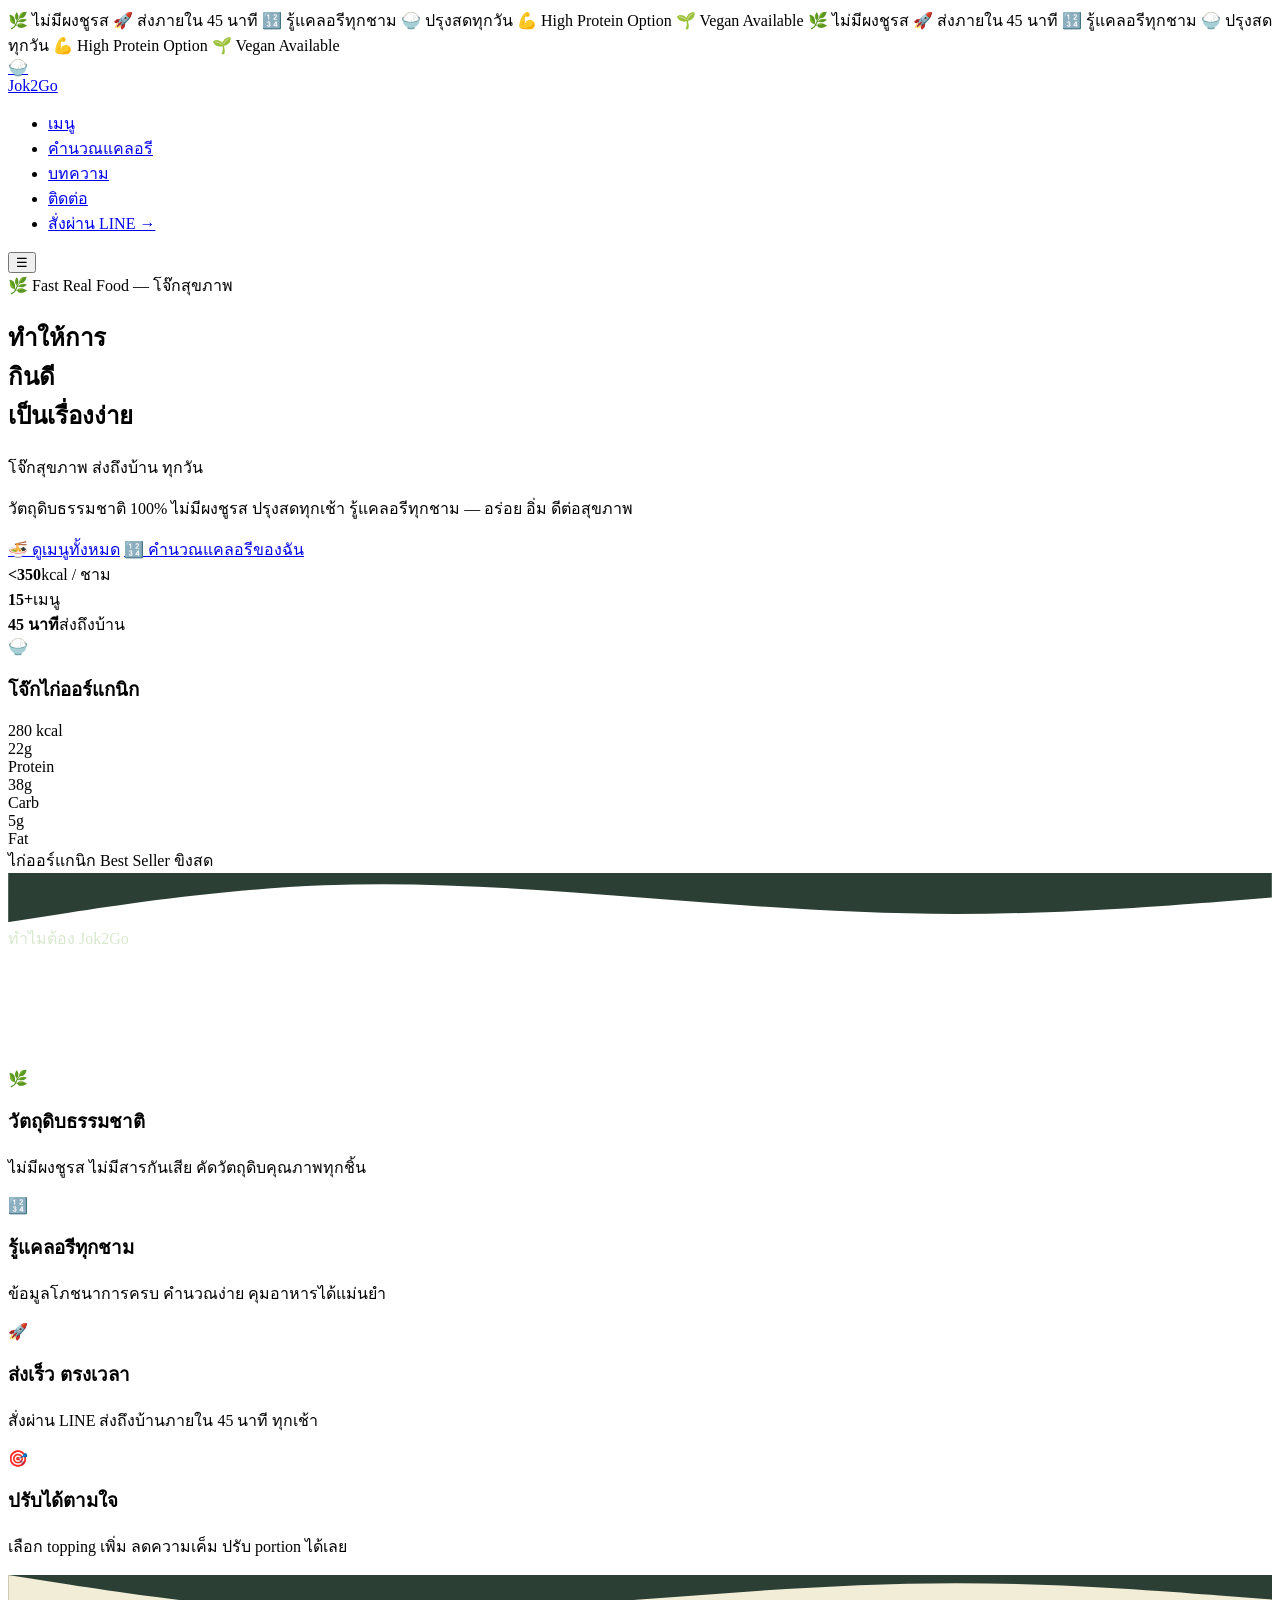
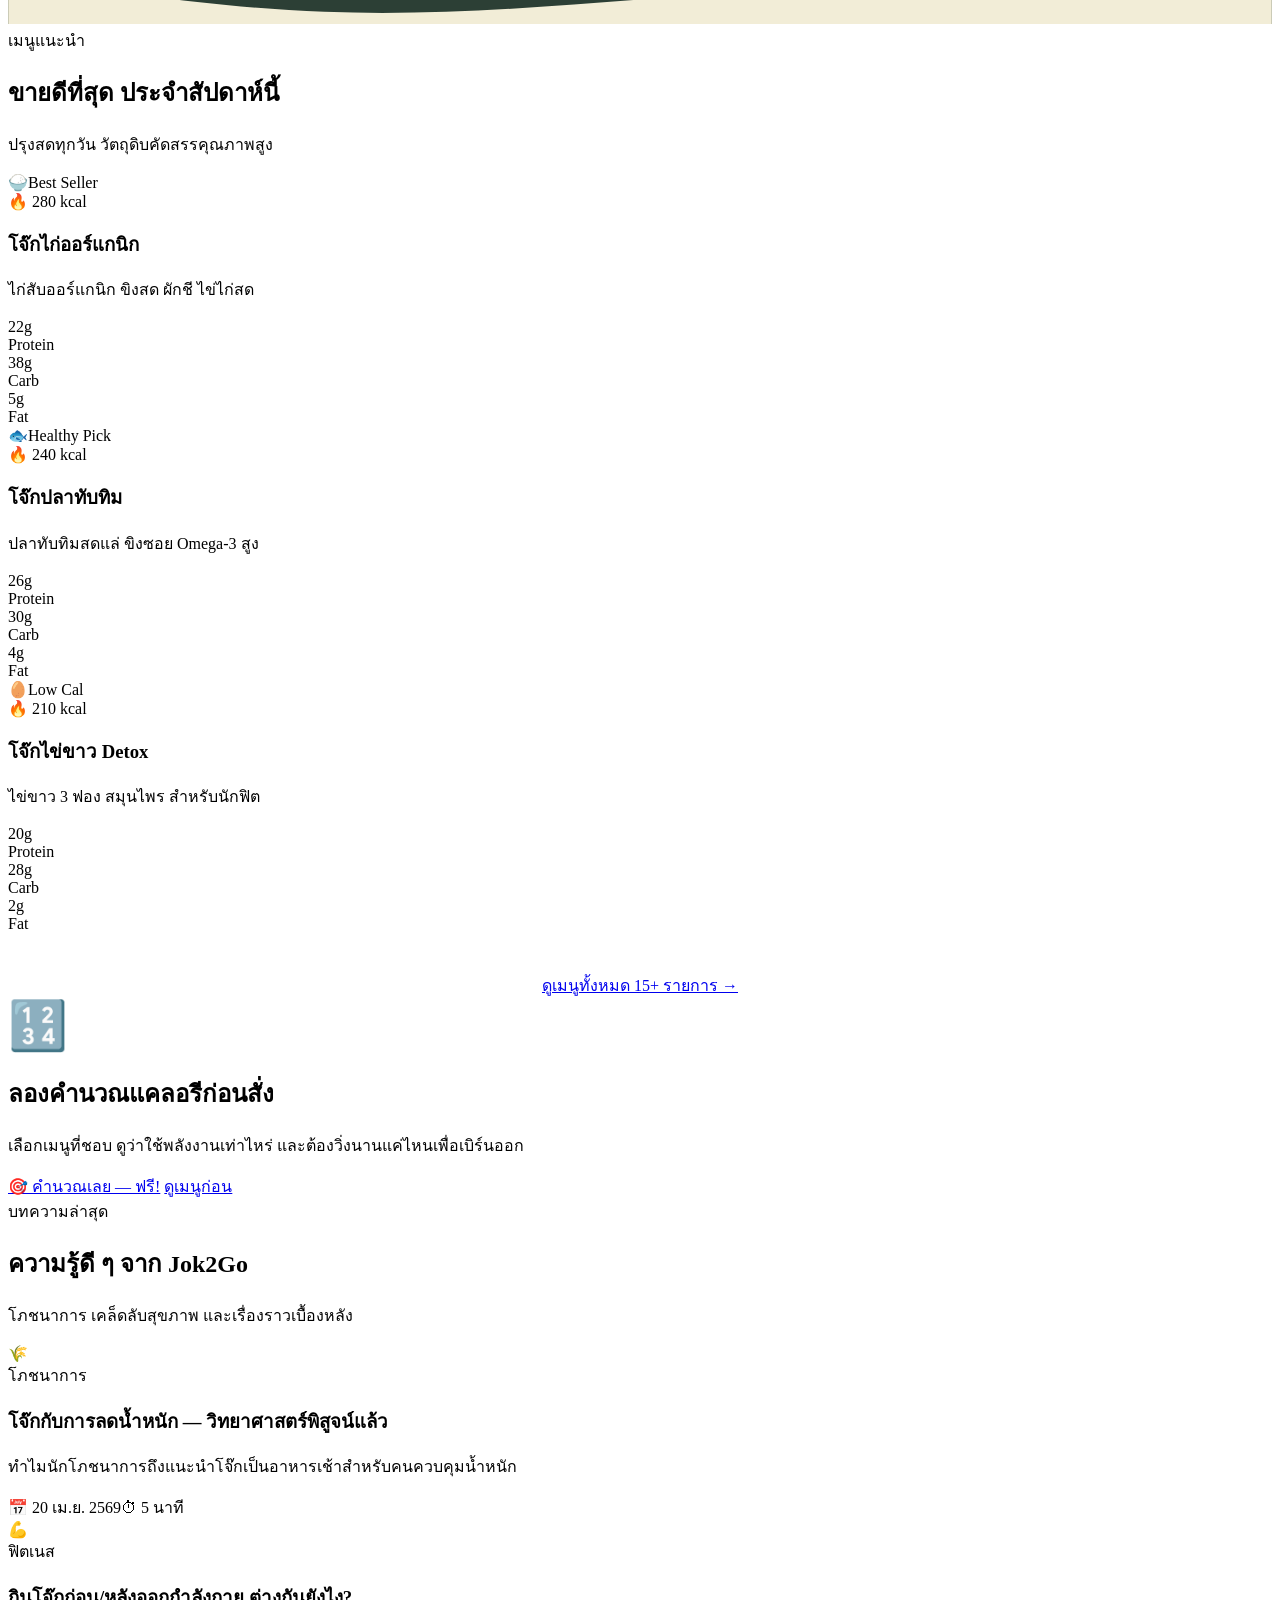
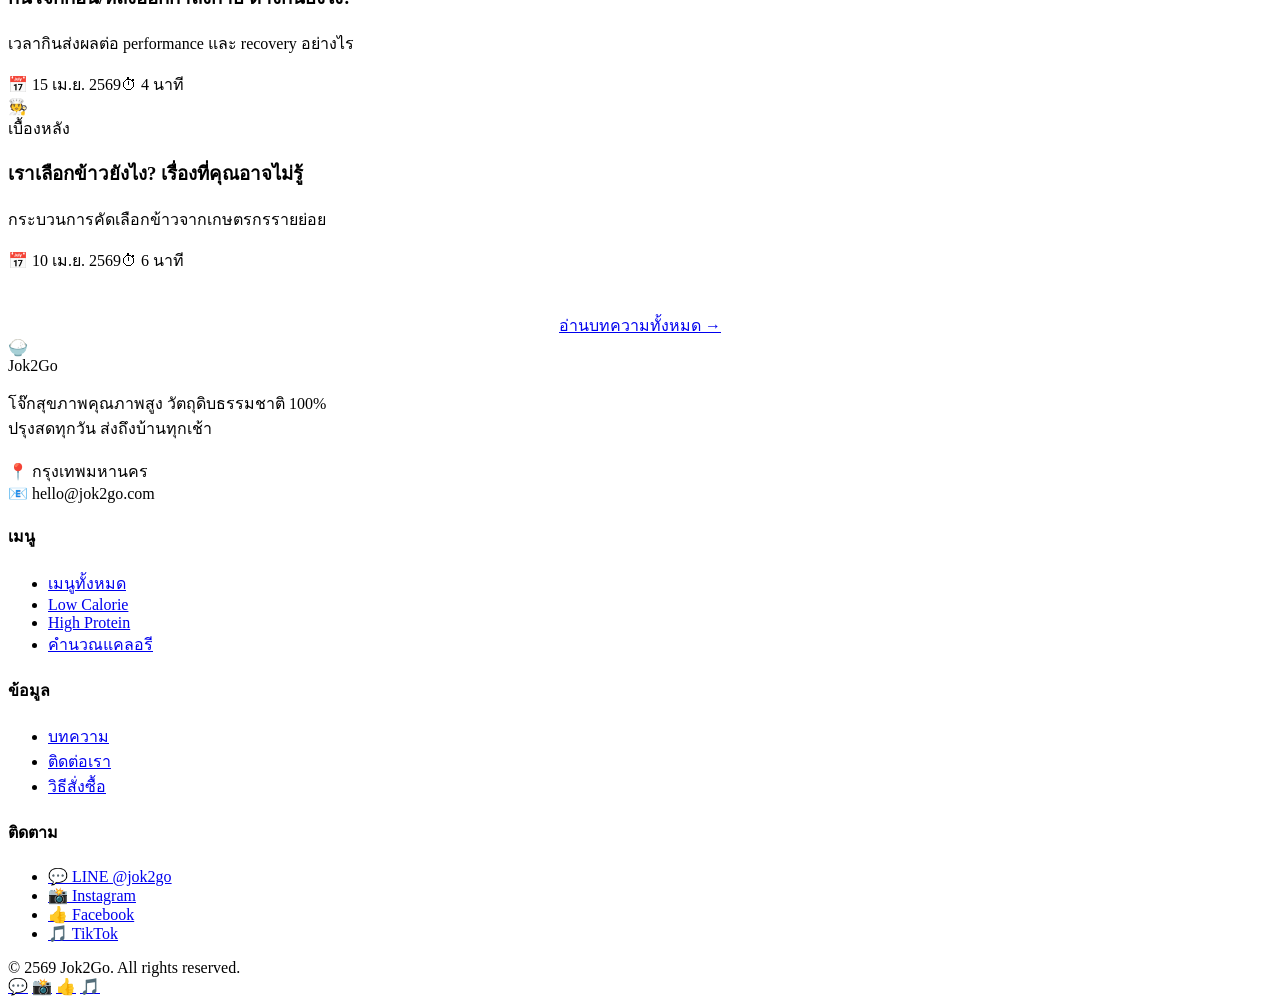
==== index.html @ 0a9d6a7d "Add files via upload" ====
<!DOCTYPE html>
<html lang="th">
<head>
  <meta charset="UTF-8">
  <meta name="viewport" content="width=device-width, initial-scale=1.0">
  <title>Jok2Go — โจ๊กสุขภาพ ส่งถึงบ้าน</title>
  <meta name="description" content="โจ๊กสุขภาพ วัตถุดิบธรรมชาติ 100% ส่งถึงบ้านทุกวัน">
  <link rel="stylesheet" href="css/style.css">
</head>
<body>

<!-- TICKER -->
<div class="ticker-wrap">
  <div class="ticker-track">
    <span class="ticker-item">🌿 ไม่มีผงชูรส</span>
    <span class="ticker-item">🚀 ส่งภายใน 45 นาที</span>
    <span class="ticker-item">🔢 รู้แคลอรีทุกชาม</span>
    <span class="ticker-item">🍚 ปรุงสดทุกวัน</span>
    <span class="ticker-item">💪 High Protein Option</span>
    <span class="ticker-item">🌱 Vegan Available</span>
    <span class="ticker-item">🌿 ไม่มีผงชูรส</span>
    <span class="ticker-item">🚀 ส่งภายใน 45 นาที</span>
    <span class="ticker-item">🔢 รู้แคลอรีทุกชาม</span>
    <span class="ticker-item">🍚 ปรุงสดทุกวัน</span>
    <span class="ticker-item">💪 High Protein Option</span>
    <span class="ticker-item">🌱 Vegan Available</span>
  </div>
</div>

<!-- NAVBAR -->
<nav class="navbar">
  <div class="navbar-inner">
    <a href="index.html" class="navbar-brand">
      <div class="brand-bowl">🍚</div>
      Jok<span class="brand-2">2</span>Go
    </a>
    <ul class="nav-links">
      <li><a href="menu.html">เมนู</a></li>
      <li><a href="calories.html">คำนวณแคลอรี</a></li>
      <li><a href="blog.html">บทความ</a></li>
      <li><a href="contact.html">ติดต่อ</a></li>
      <li><a href="contact.html" class="nav-cta">สั่งผ่าน LINE →</a></li>
    </ul>
    <button class="nav-toggle">☰</button>
  </div>
</nav>

<!-- HERO -->
<section class="hero">
  <div class="hero-inner">
    <div>
      <div class="hero-eyebrow">🌿 <span>Fast Real Food</span> — โจ๊กสุขภาพ</div>
      <h1>ทำให้การ<br><span class="accent">กินดี</span><br>เป็นเรื่องง่าย</h1>
      <p class="hero-sub">โจ๊กสุขภาพ ส่งถึงบ้าน ทุกวัน</p>
      <p class="hero-desc">วัตถุดิบธรรมชาติ 100% ไม่มีผงชูรส ปรุงสดทุกเช้า รู้แคลอรีทุกชาม — อร่อย อิ่ม ดีต่อสุขภาพ</p>
      <div class="hero-btns">
        <a href="menu.html" class="btn btn-primary">🍜 ดูเมนูทั้งหมด</a>
        <a href="calories.html" class="btn btn-orange">🔢 คำนวณแคลอรีของฉัน</a>
      </div>
      <div class="hero-proof">
        <div class="hero-proof-item"><strong>&lt;350</strong><span>kcal / ชาม</span></div>
        <div class="hero-proof-item"><strong>15+</strong><span>เมนู</span></div>
        <div class="hero-proof-item"><strong>45 นาที</strong><span>ส่งถึงบ้าน</span></div>
      </div>
    </div>
    <div class="hero-visual">
      <div class="hero-card-stack">
        <div class="hero-card-bg"></div>
        <div class="hero-card-main">
          <span class="bowl-emoji">🍚</span>
          <h3>โจ๊กไก่ออร์แกนิก</h3>
          <div class="kcal-big">280 kcal</div>
          <div class="macro-row">
            <div class="macro-cell"><div class="mv">22g</div><div class="ml">Protein</div></div>
            <div class="macro-cell"><div class="mv">38g</div><div class="ml">Carb</div></div>
            <div class="macro-cell"><div class="mv">5g</div><div class="ml">Fat</div></div>
          </div>
          <div class="hero-tags">
            <span class="tag">ไก่ออร์แกนิก</span>
            <span class="tag tag-orange">Best Seller</span>
            <span class="tag">ขิงสด</span>
          </div>
        </div>
      </div>
    </div>
  </div>
</section>

<!-- WAVE -->
<svg class="wave-divider" viewBox="0 0 1440 56" fill="none" xmlns="http://www.w3.org/2000/svg">
  <path d="M0 56L60 46.7C120 37.3 240 18.7 360 14C480 9.3 600 18.7 720 28C840 37.3 960 46.7 1080 46.7C1200 46.7 1320 37.3 1380 32.7L1440 28V0H1380C1320 0 1200 0 1080 0C960 0 840 0 720 0C600 0 480 0 360 0C240 0 120 0 60 0H0V56Z" fill="#2C3F35"/>
</svg>

<!-- WHY -->
<section class="why-section">
  <div class="container">
    <div class="sec-head">
      <div class="sec-tag" style="color:rgba(200,222,184,0.7)">ทำไมต้อง Jok2Go</div>
      <h2 style="color:white">โจ๊กไม่ใช่แค่อาหารเช้า<br>มันคือ lifestyle</h2>
    </div>
    <div class="why-grid">
      <div class="why-card anim"><div class="why-icon">🌿</div><h3>วัตถุดิบธรรมชาติ</h3><p>ไม่มีผงชูรส ไม่มีสารกันเสีย คัดวัตถุดิบคุณภาพทุกชิ้น</p></div>
      <div class="why-card anim"><div class="why-icon">🔢</div><h3>รู้แคลอรีทุกชาม</h3><p>ข้อมูลโภชนาการครบ คำนวณง่าย คุมอาหารได้แม่นยำ</p></div>
      <div class="why-card anim"><div class="why-icon">🚀</div><h3>ส่งเร็ว ตรงเวลา</h3><p>สั่งผ่าน LINE ส่งถึงบ้านภายใน 45 นาที ทุกเช้า</p></div>
      <div class="why-card anim"><div class="why-icon">🎯</div><h3>ปรับได้ตามใจ</h3><p>เลือก topping เพิ่ม ลดความเค็ม ปรับ portion ได้เลย</p></div>
    </div>
  </div>
</section>

<!-- WAVE bottom of dark section -->
<svg class="wave-divider" viewBox="0 0 1440 56" fill="none" xmlns="http://www.w3.org/2000/svg" style="background:#2C3F35">
  <path d="M0 0L60 9.3C120 18.7 240 37.3 360 42C480 46.7 600 37.3 720 28C840 18.7 960 9.3 1080 9.3C1200 9.3 1320 18.7 1380 23.3L1440 28V56H1380C1320 56 1200 56 1080 56C960 56 840 56 720 56C600 56 480 56 360 56C240 56 120 56 60 56H0V0Z" fill="#F2EDD7"/>
</svg>

<!-- FEATURED MENU -->
<section class="section menu-section">
  <div class="container">
    <div class="sec-head">
      <div class="sec-tag">เมนูแนะนำ</div>
      <h2>ขายดีที่สุด ประจำสัปดาห์นี้</h2>
      <p>ปรุงสดทุกวัน วัตถุดิบคัดสรรคุณภาพสูง</p>
    </div>
    <div class="menu-grid">
      <div class="menu-card anim">
        <div class="menu-card-img">🍚<span class="menu-badge orange">Best Seller</span></div>
        <div class="menu-card-body">
          <div class="kcal-pill">🔥 280 kcal</div>
          <h3>โจ๊กไก่ออร์แกนิก</h3>
          <p class="desc">ไก่สับออร์แกนิก ขิงสด ผักชี ไข่ไก่สด</p>
          <div class="macro-strip">
            <div class="ms-cell"><div class="ms-val">22g</div><div class="ms-lbl">Protein</div></div>
            <div class="ms-cell"><div class="ms-val">38g</div><div class="ms-lbl">Carb</div></div>
            <div class="ms-cell"><div class="ms-val">5g</div><div class="ms-lbl">Fat</div></div>
          </div>
        </div>
      </div>
      <div class="menu-card anim">
        <div class="menu-card-img">🐟<span class="menu-badge">Healthy Pick</span></div>
        <div class="menu-card-body">
          <div class="kcal-pill">🔥 240 kcal</div>
          <h3>โจ๊กปลาทับทิม</h3>
          <p class="desc">ปลาทับทิมสดแล่ ขิงซอย Omega-3 สูง</p>
          <div class="macro-strip">
            <div class="ms-cell"><div class="ms-val">26g</div><div class="ms-lbl">Protein</div></div>
            <div class="ms-cell"><div class="ms-val">30g</div><div class="ms-lbl">Carb</div></div>
            <div class="ms-cell"><div class="ms-val">4g</div><div class="ms-lbl">Fat</div></div>
          </div>
        </div>
      </div>
      <div class="menu-card anim">
        <div class="menu-card-img">🥚<span class="menu-badge">Low Cal</span></div>
        <div class="menu-card-body">
          <div class="kcal-pill">🔥 210 kcal</div>
          <h3>โจ๊กไข่ขาว Detox</h3>
          <p class="desc">ไข่ขาว 3 ฟอง สมุนไพร สำหรับนักฟิต</p>
          <div class="macro-strip">
            <div class="ms-cell"><div class="ms-val">20g</div><div class="ms-lbl">Protein</div></div>
            <div class="ms-cell"><div class="ms-val">28g</div><div class="ms-lbl">Carb</div></div>
            <div class="ms-cell"><div class="ms-val">2g</div><div class="ms-lbl">Fat</div></div>
          </div>
        </div>
      </div>
    </div>
    <div style="text-align:center;margin-top:40px">
      <a href="menu.html" class="btn btn-primary">ดูเมนูทั้งหมด 15+ รายการ →</a>
    </div>
  </div>
</section>

<!-- CALORIE CTA STRIP -->
<div class="cta-strip">
  <div class="container">
    <div style="font-size:3rem;margin-bottom:14px">🔢</div>
    <h2>ลองคำนวณแคลอรีก่อนสั่ง</h2>
    <p>เลือกเมนูที่ชอบ ดูว่าใช้พลังงานเท่าไหร่ และต้องวิ่งนานแค่ไหนเพื่อเบิร์นออก</p>
    <div class="cta-btns">
      <a href="calories.html" class="btn btn-orange">🎯 คำนวณเลย — ฟรี!</a>
      <a href="menu.html" class="btn btn-outline-white">ดูเมนูก่อน</a>
    </div>
  </div>
</div>

<!-- LATEST BLOG -->
<section class="section blog-section">
  <div class="container">
    <div class="sec-head">
      <div class="sec-tag">บทความล่าสุด</div>
      <h2>ความรู้ดี ๆ จาก Jok2Go</h2>
      <p>โภชนาการ เคล็ดลับสุขภาพ และเรื่องราวเบื้องหลัง</p>
    </div>
    <div class="blog-grid">
      <div class="blog-card anim">
        <div class="blog-img">🌾</div>
        <div class="blog-body">
          <span class="blog-tag">โภชนาการ</span>
          <h3>โจ๊กกับการลดน้ำหนัก — วิทยาศาสตร์พิสูจน์แล้ว</h3>
          <p>ทำไมนักโภชนาการถึงแนะนำโจ๊กเป็นอาหารเช้าสำหรับคนควบคุมน้ำหนัก</p>
          <div class="blog-meta"><span>📅 20 เม.ย. 2569</span><span>⏱ 5 นาที</span></div>
        </div>
      </div>
      <div class="blog-card anim">
        <div class="blog-img">💪</div>
        <div class="blog-body">
          <span class="blog-tag">ฟิตเนส</span>
          <h3>กินโจ๊กก่อน/หลังออกกำลังกาย ต่างกันยังไง?</h3>
          <p>เวลากินส่งผลต่อ performance และ recovery อย่างไร</p>
          <div class="blog-meta"><span>📅 15 เม.ย. 2569</span><span>⏱ 4 นาที</span></div>
        </div>
      </div>
      <div class="blog-card anim">
        <div class="blog-img">🧑‍🍳</div>
        <div class="blog-body">
          <span class="blog-tag">เบื้องหลัง</span>
          <h3>เราเลือกข้าวยังไง? เรื่องที่คุณอาจไม่รู้</h3>
          <p>กระบวนการคัดเลือกข้าวจากเกษตรกรรายย่อย</p>
          <div class="blog-meta"><span>📅 10 เม.ย. 2569</span><span>⏱ 6 นาที</span></div>
        </div>
      </div>
    </div>
    <div style="text-align:center;margin-top:40px">
      <a href="blog.html" class="btn btn-outline">อ่านบทความทั้งหมด →</a>
    </div>
  </div>
</section>

<!-- FOOTER -->
<footer>
  <div class="footer-grid">
    <div>
      <div class="footer-brand-name"><div class="brand-bowl">🍚</div>Jok<span class="orange">2</span>Go</div>
      <p>โจ๊กสุขภาพคุณภาพสูง วัตถุดิบธรรมชาติ 100%<br>ปรุงสดทุกวัน ส่งถึงบ้านทุกเช้า<br><br>📍 กรุงเทพมหานคร<br>📧 hello@jok2go.com</p>
    </div>
    <div><h4>เมนู</h4><ul>
      <li><a href="menu.html">เมนูทั้งหมด</a></li>
      <li><a href="menu.html">Low Calorie</a></li>
      <li><a href="menu.html">High Protein</a></li>
      <li><a href="calories.html">คำนวณแคลอรี</a></li>
    </ul></div>
    <div><h4>ข้อมูล</h4><ul>
      <li><a href="blog.html">บทความ</a></li>
      <li><a href="contact.html">ติดต่อเรา</a></li>
      <li><a href="contact.html">วิธีสั่งซื้อ</a></li>
    </ul></div>
    <div><h4>ติดตาม</h4><ul>
      <li><a href="#">💬 LINE @jok2go</a></li>
      <li><a href="#">📸 Instagram</a></li>
      <li><a href="#">👍 Facebook</a></li>
      <li><a href="#">🎵 TikTok</a></li>
    </ul></div>
  </div>
  <div class="footer-bottom">
    <span>© 2569 Jok2Go. All rights reserved.</span>
    <div class="socials">
      <a href="#" class="social-btn">💬</a>
      <a href="#" class="social-btn">📸</a>
      <a href="#" class="social-btn">👍</a>
      <a href="#" class="social-btn">🎵</a>
    </div>
  </div>
</footer>

<script>
// Scroll animations
const obs = new IntersectionObserver(entries => {
  entries.forEach((e,i) => {
    if (e.isIntersecting) {
      setTimeout(() => e.target.classList.add('visible'), i * 80);
      obs.unobserve(e.target);
    }
  });
}, { threshold: 0.1 });
document.querySelectorAll('.anim').forEach(el => obs.observe(el));

// Nav active
document.querySelectorAll('.nav-links a').forEach(a => {
  if (a.href === location.href) a.classList.add('active');
});
</script>
</body>
</html>
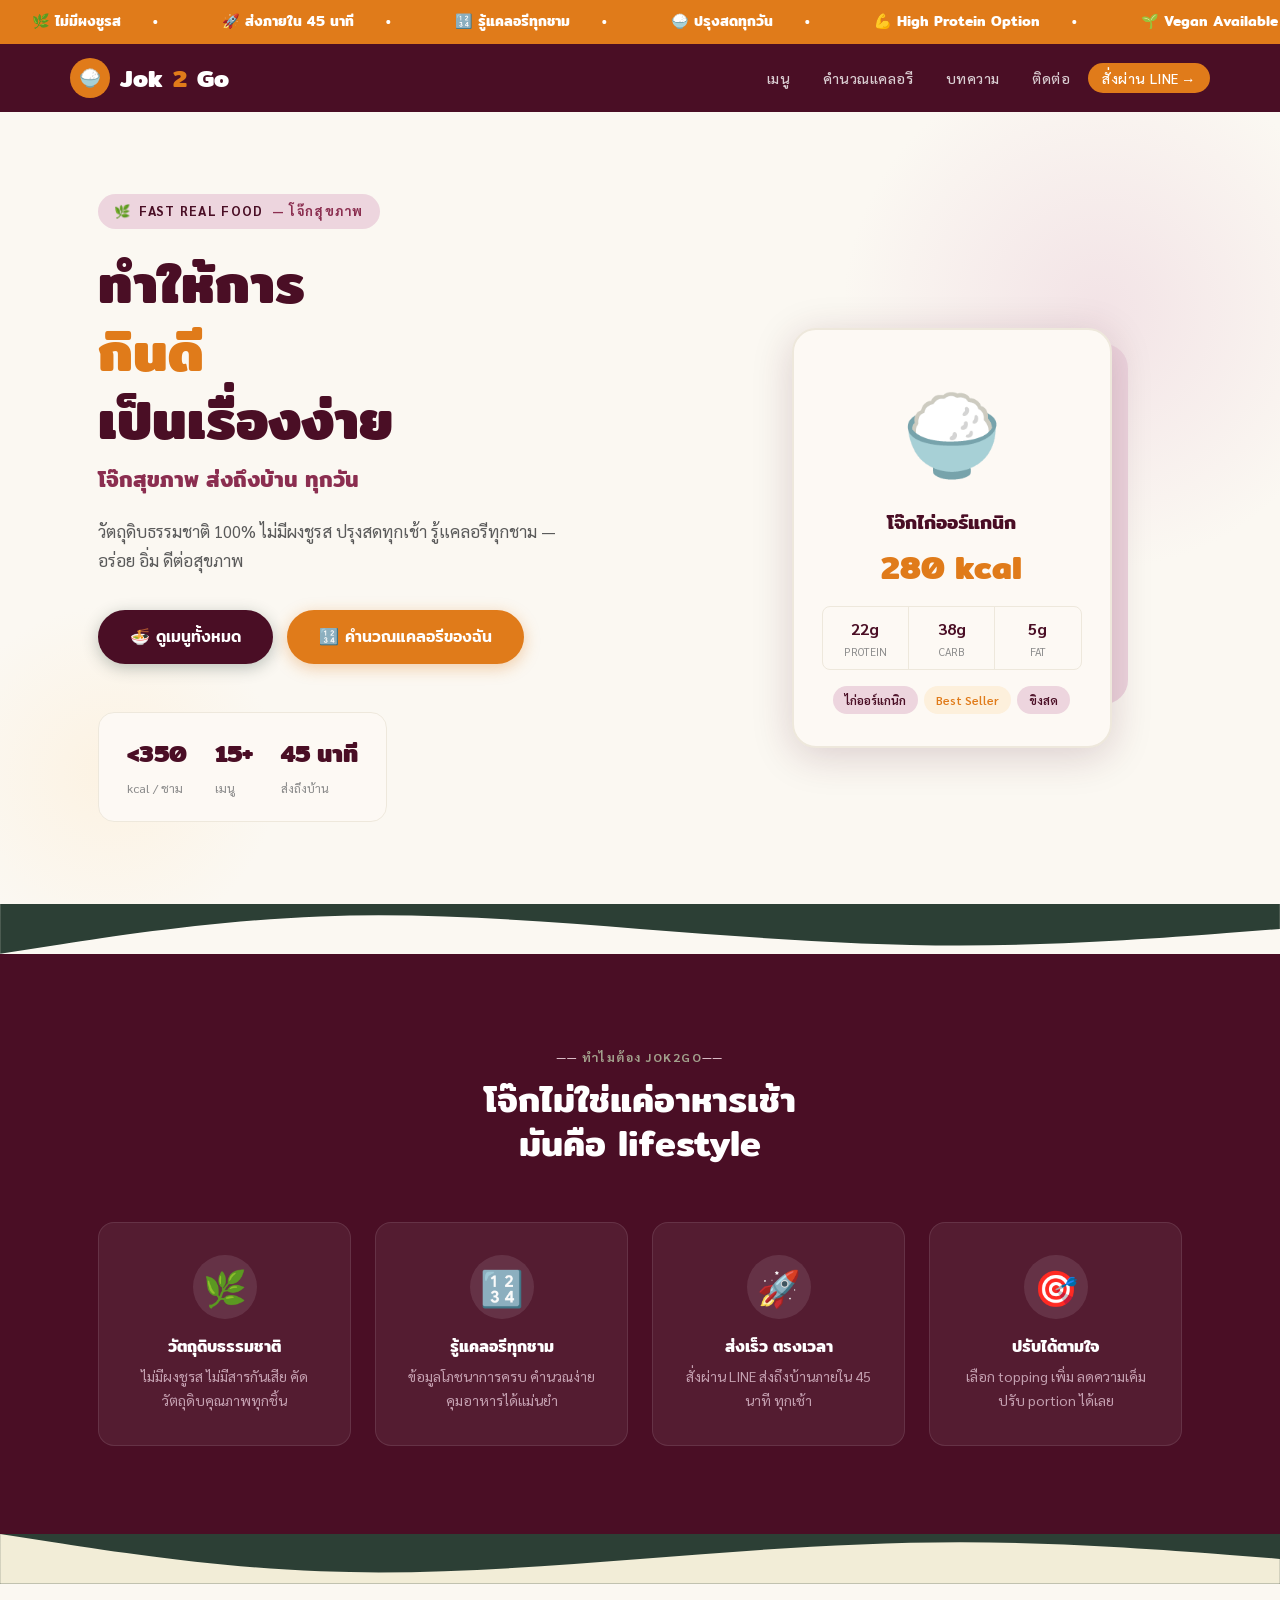
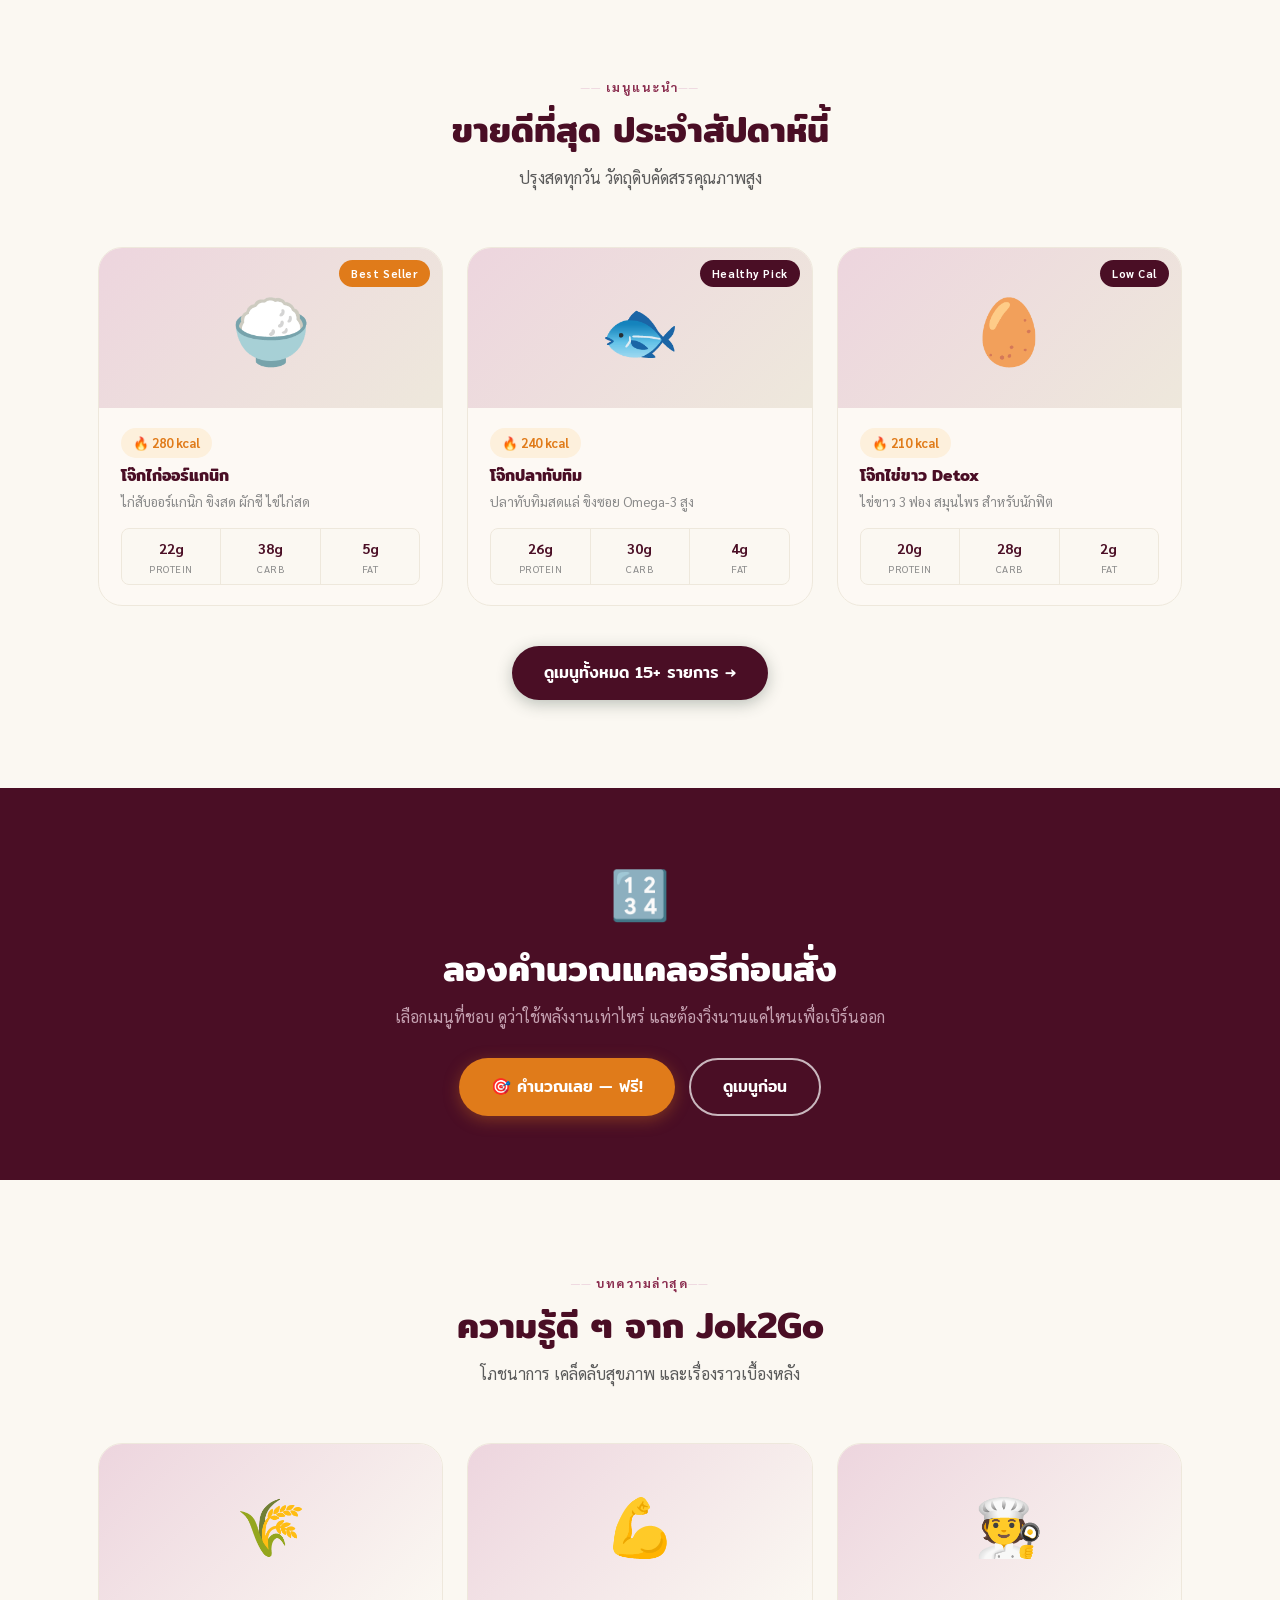
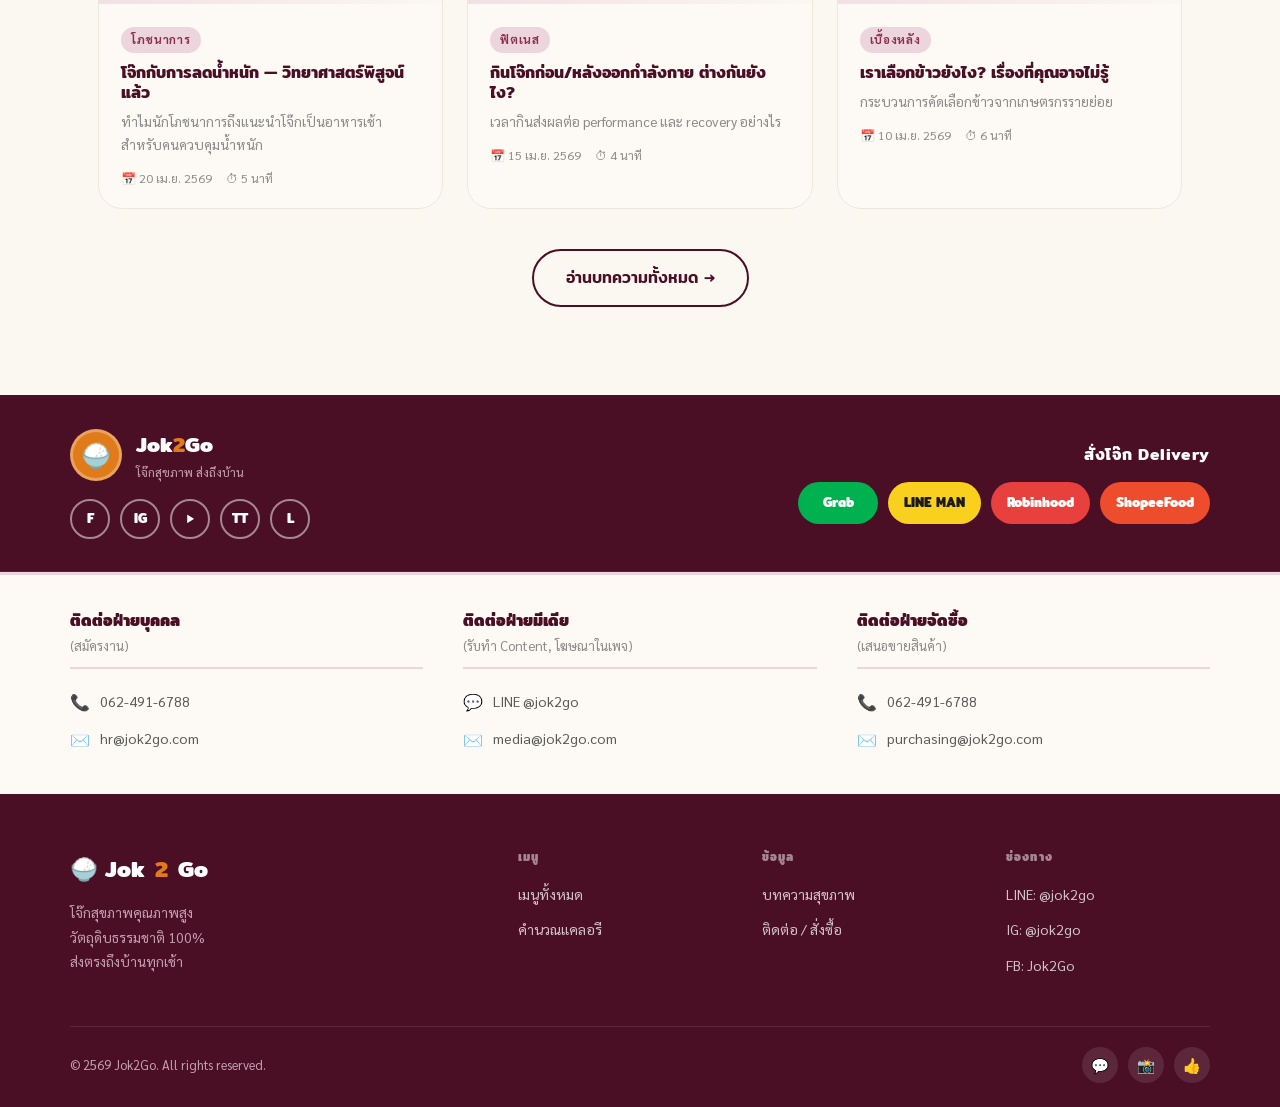
==== commit 8e6ae715: "Add files via upload" ====
--- a/index.html
+++ b/index.html
@@ -224,29 +224,96 @@
 </section>
 
 <!-- FOOTER -->
+
+<!-- ══ Footer Top Strip: Social + Delivery ══ -->
+<div class="footer-top-strip">
+  <div class="fts-inner">
+    <!-- Brand + Social -->
+    <div class="fts-left">
+      <div class="fts-brand">
+        <div class="fts-logo-circle">🍚</div>
+        <div>
+          <div class="fts-brand-name">Jok<span>2</span>Go</div>
+          <div class="fts-brand-sub">โจ๊กสุขภาพ ส่งถึงบ้าน</div>
+        </div>
+      </div>
+      <div class="fts-social">
+        <a href="#" class="fts-icon" title="Facebook">F</a>
+        <a href="#" class="fts-icon" title="Instagram">IG</a>
+        <a href="#" class="fts-icon" title="YouTube">▶</a>
+        <a href="#" class="fts-icon" title="TikTok">TT</a>
+        <a href="#" class="fts-icon" title="LINE">L</a>
+      </div>
+    </div>
+    <!-- Delivery -->
+    <div class="fts-right">
+      <div class="fts-delivery-title">สั่งโจ๊ก Delivery</div>
+      <div class="fts-delivery-logos">
+        <div class="dl-badge dl-grab">Grab</div>
+        <div class="dl-badge dl-lman">LINE MAN</div>
+        <div class="dl-badge dl-robin">Robinhood</div>
+        <div class="dl-badge dl-shopee">ShopeeFood</div>
+      </div>
+    </div>
+  </div>
+</div>
+
+<!-- ══ Footer Contact Strip ══ -->
+<div class="footer-contact-strip">
+  <div class="fcs-grid">
+    <div class="fcs-col">
+      <h4 class="fcs-title">ติดต่อฝ่ายบุคคล</h4>
+      <p class="fcs-sub">(สมัครงาน)</p>
+      <div class="fcs-divider"></div>
+      <div class="fcs-row"><span class="fcs-row-icon">📞</span><span>062-491-6788</span></div>
+      <div class="fcs-row"><span class="fcs-row-icon">✉️</span><span>hr@jok2go.com</span></div>
+    </div>
+    <div class="fcs-col">
+      <h4 class="fcs-title">ติดต่อฝ่ายมีเดีย</h4>
+      <p class="fcs-sub">(รับทำ Content, โฆษณาในเพจ)</p>
+      <div class="fcs-divider"></div>
+      <div class="fcs-row"><span class="fcs-row-icon">💬</span><span>LINE @jok2go</span></div>
+      <div class="fcs-row"><span class="fcs-row-icon">✉️</span><span>media@jok2go.com</span></div>
+    </div>
+    <div class="fcs-col">
+      <h4 class="fcs-title">ติดต่อฝ่ายจัดซื้อ</h4>
+      <p class="fcs-sub">(เสนอขายสินค้า)</p>
+      <div class="fcs-divider"></div>
+      <div class="fcs-row"><span class="fcs-row-icon">📞</span><span>062-491-6788</span></div>
+      <div class="fcs-row"><span class="fcs-row-icon">✉️</span><span>purchasing@jok2go.com</span></div>
+    </div>
+  </div>
+</div>
+
+<!-- ══ Footer Bottom ══ -->
 <footer>
   <div class="footer-grid">
     <div>
-      <div class="footer-brand-name"><div class="brand-bowl">🍚</div>Jok<span class="orange">2</span>Go</div>
-      <p>โจ๊กสุขภาพคุณภาพสูง วัตถุดิบธรรมชาติ 100%<br>ปรุงสดทุกวัน ส่งถึงบ้านทุกเช้า<br><br>📍 กรุงเทพมหานคร<br>📧 hello@jok2go.com</p>
-    </div>
-    <div><h4>เมนู</h4><ul>
-      <li><a href="menu.html">เมนูทั้งหมด</a></li>
-      <li><a href="menu.html">Low Calorie</a></li>
-      <li><a href="menu.html">High Protein</a></li>
-      <li><a href="calories.html">คำนวณแคลอรี</a></li>
-    </ul></div>
-    <div><h4>ข้อมูล</h4><ul>
-      <li><a href="blog.html">บทความ</a></li>
-      <li><a href="contact.html">ติดต่อเรา</a></li>
-      <li><a href="contact.html">วิธีสั่งซื้อ</a></li>
-    </ul></div>
-    <div><h4>ติดตาม</h4><ul>
-      <li><a href="#">💬 LINE @jok2go</a></li>
-      <li><a href="#">📸 Instagram</a></li>
-      <li><a href="#">👍 Facebook</a></li>
-      <li><a href="#">🎵 TikTok</a></li>
-    </ul></div>
+      <div class="footer-brand-name">🍚 Jok<span class="orange">2</span>Go</div>
+      <p>โจ๊กสุขภาพคุณภาพสูง<br>วัตถุดิบธรรมชาติ 100%<br>ส่งตรงถึงบ้านทุกเช้า</p>
+    </div>
+    <div>
+      <h4>เมนู</h4>
+      <ul>
+        <li><a href="menu.html">เมนูทั้งหมด</a></li>
+        <li><a href="calories.html">คำนวณแคลอรี</a></li>
+      </ul>
+    </div>
+    <div>
+      <h4>ข้อมูล</h4>
+      <ul>
+        <li><a href="blog.html">บทความสุขภาพ</a></li>
+        <li><a href="contact.html">ติดต่อ / สั่งซื้อ</a></li>
+      </ul>
+    </div>
+    <div>
+      <h4>ช่องทาง</h4>
+      <ul>
+        <li><a href="#">LINE: @jok2go</a></li>
+        <li><a href="#">IG: @jok2go</a></li>
+        <li><a href="#">FB: Jok2Go</a></li>
+      </ul>
+    </div>
   </div>
   <div class="footer-bottom">
     <span>© 2569 Jok2Go. All rights reserved.</span>
@@ -254,27 +321,10 @@
       <a href="#" class="social-btn">💬</a>
       <a href="#" class="social-btn">📸</a>
       <a href="#" class="social-btn">👍</a>
-      <a href="#" class="social-btn">🎵</a>
     </div>
   </div>
 </footer>
 
-<script>
-// Scroll animations
-const obs = new IntersectionObserver(entries => {
-  entries.forEach((e,i) => {
-    if (e.isIntersecting) {
-      setTimeout(() => e.target.classList.add('visible'), i * 80);
-      obs.unobserve(e.target);
-    }
-  });
-}, { threshold: 0.1 });
-document.querySelectorAll('.anim').forEach(el => obs.observe(el));
-
-// Nav active
-document.querySelectorAll('.nav-links a').forEach(a => {
-  if (a.href === location.href) a.classList.add('active');
-});
-</script>
+<script src="js/main.js"></script>
 </body>
 </html>
--- a/css/style.css
+++ b/css/style.css
@@ -0,0 +1,691 @@
+/* ═══════════════════════════════════════
+   Jok2Go — Original Brand Design
+   Palette: Wine/Burgundy + Cream + Gold
+═══════════════════════════════════════ */
+
+@import url('https://fonts.googleapis.com/css2?family=Sarabun:ital,wght@0,400;0,500;0,600;0,700;0,800;1,400&family=Mitr:wght@400;500;600;700&display=swap');
+
+:root {
+  --wine:        #6B1A3A;   /* deep burgundy wine — primary */
+  --wine-deep:   #4A0E25;   /* navbar, footer */
+  --wine-mid:    #8B2E50;   /* hover, borders */
+  --wine-pale:   #EDD5DE;   /* light section bg tint */
+  --rose:        #C4A0B0;   /* secondary text on dark */
+  --cream:       #FBF8F2;   /* main bg — warm off-white */
+  --cream-dark:  #EEE8DC;   /* card borders, dividers */
+  --parchment:   #FDF9F4;   /* card bg */
+  --orange:      #E07B1A;   /* accent CTA */
+  --orange-pale: #FDF0DC;
+  --white:       #FFFFFF;
+  --ink:         #2A2A2A;   /* body text */
+  --ink-light:   #5A5A5A;
+  --ink-muted:   #8A8A8A;
+  --radius-sm:   8px;
+  --radius:      16px;
+  --radius-lg:   24px;
+  --radius-xl:   40px;
+  --shadow-sm:   0 2px 8px rgba(74,14,37,0.08);
+  --shadow:      0 4px 20px rgba(74,14,37,0.12);
+  --shadow-lg:   0 8px 40px rgba(74,14,37,0.18);
+  --transition:  all 0.28s cubic-bezier(0.4,0,0.2,1);
+}
+
+*, *::before, *::after { box-sizing: border-box; margin: 0; padding: 0; }
+html { scroll-behavior: smooth; }
+
+body {
+  font-family: 'Sarabun', sans-serif;
+  background: var(--cream);
+  color: var(--ink);
+  line-height: 1.7;
+  overflow-x: hidden;
+}
+
+h1, h2, h3, h4 {
+  font-family: 'Mitr', 'Sarabun', sans-serif;
+  color: var(--wine-deep);
+  line-height: 1.25;
+}
+h1 { font-size: clamp(2rem, 5vw, 3.4rem); font-weight: 700; }
+h2 { font-size: clamp(1.5rem, 3vw, 2.2rem); font-weight: 600; }
+h3 { font-size: 1.15rem; font-weight: 600; }
+p  { color: var(--ink-light); font-size: 1rem; }
+a  { color: var(--wine); text-decoration: none; transition: var(--transition); }
+a:hover { color: var(--orange); }
+
+.container { max-width: 1140px; margin: 0 auto; padding: 0 28px; }
+.section    { padding: 88px 0; }
+.section-sm { padding: 56px 0; }
+
+/* ── Section headings ── */
+.sec-head       { text-align: center; margin-bottom: 56px; }
+.sec-tag {
+  display: inline-block;
+  font-family: 'Sarabun', sans-serif;
+  font-size: 0.78rem; font-weight: 700;
+  letter-spacing: 0.12em; text-transform: uppercase;
+  color: var(--wine-mid); margin-bottom: 10px;
+}
+.sec-tag::before, .sec-tag::after {
+  content: '── '; color: var(--wine-pale);
+}
+.sec-head h2  { margin-bottom: 12px; }
+.sec-head p   { max-width: 560px; margin: 0 auto; color: var(--ink-light); }
+
+/* ── Buttons ── */
+.btn {
+  display: inline-flex; align-items: center; gap: 8px;
+  padding: 13px 32px; border-radius: 50px;
+  font-family: 'Mitr', sans-serif;
+  font-size: 1rem; font-weight: 500;
+  border: none; cursor: pointer;
+  transition: var(--transition); text-decoration: none;
+  white-space: nowrap;
+}
+.btn-primary {
+  background: var(--wine-deep); color: var(--white);
+  box-shadow: 0 4px 16px rgba(44,63,53,0.3);
+}
+.btn-primary:hover {
+  background: var(--wine); color: var(--white);
+  transform: translateY(-2px); box-shadow: 0 8px 28px rgba(44,63,53,0.4);
+}
+.btn-orange {
+  background: var(--orange); color: var(--white);
+  box-shadow: 0 4px 16px rgba(224,123,26,0.35);
+}
+.btn-orange:hover {
+  background: #c86d14; color: var(--white);
+  transform: translateY(-2px); box-shadow: 0 8px 28px rgba(224,123,26,0.45);
+}
+.btn-outline {
+  background: transparent; color: var(--wine-deep);
+  border: 2px solid var(--wine-deep);
+}
+.btn-outline:hover { background: var(--wine-deep); color: var(--white); }
+.btn-outline-white {
+  background: transparent; color: var(--white);
+  border: 2px solid rgba(255,255,255,0.7);
+}
+.btn-outline-white:hover { background: var(--white); color: var(--wine-deep); }
+
+/* ═══ NAVBAR ═══════════════════════════ */
+.navbar {
+  position: sticky; top: 0; z-index: 200;
+  background: var(--wine-deep);
+  padding: 0 28px;
+}
+.navbar-inner {
+  max-width: 1140px; margin: 0 auto;
+  display: flex; align-items: center;
+  justify-content: space-between;
+  height: 68px;
+}
+.navbar-brand {
+  font-family: 'Mitr', sans-serif;
+  font-size: 1.5rem; font-weight: 700;
+  color: var(--white);
+  display: flex; align-items: center; gap: 10px;
+}
+.brand-bowl {
+  width: 40px; height: 40px;
+  background: var(--orange); border-radius: 50%;
+  display: flex; align-items: center; justify-content: center;
+  font-size: 1.1rem;
+}
+.navbar-brand .brand-2 { color: var(--orange); }
+.nav-links {
+  display: flex; align-items: center; gap: 4px;
+  list-style: none;
+}
+.nav-links a {
+  font-size: 0.88rem; font-weight: 500; letter-spacing: 0.04em;
+  color: rgba(255,255,255,0.8);
+  padding: 6px 14px; border-radius: 50px;
+  transition: var(--transition);
+}
+.nav-links a:hover, .nav-links a.active {
+  color: var(--white);
+  background: rgba(255,255,255,0.12);
+}
+.nav-cta {
+  background: var(--orange) !important; color: var(--white) !important;
+  border-radius: 50px;
+}
+.nav-cta:hover { background: #c86d14 !important; }
+.nav-toggle { display: none; background: none; border: none; color: var(--white); font-size: 1.4rem; cursor: pointer; }
+
+/* ═══ HERO ═══════════════════════════ */
+.hero {
+  background: var(--cream);
+  min-height: 88vh;
+  display: flex; align-items: center;
+  position: relative; overflow: hidden;
+}
+/* Illustrated background blobs */
+.hero::before {
+  content: '';
+  position: absolute; top: -60px; right: -80px;
+  width: 520px; height: 520px;
+  background: radial-gradient(circle, var(--wine-pale) 0%, transparent 70%);
+  opacity: 0.6;
+}
+.hero::after {
+  content: '';
+  position: absolute; bottom: -40px; left: -60px;
+  width: 340px; height: 340px;
+  background: radial-gradient(circle, var(--orange-pale) 0%, transparent 70%);
+  opacity: 0.7;
+}
+.hero-inner {
+  max-width: 1140px; margin: 0 auto; padding: 80px 28px;
+  display: grid; grid-template-columns: 1.1fr 0.9fr;
+  gap: 60px; align-items: center;
+  position: relative; z-index: 1; width: 100%;
+}
+.hero-eyebrow {
+  display: inline-flex; align-items: center; gap: 8px;
+  font-size: 0.82rem; font-weight: 700; letter-spacing: 0.1em;
+  text-transform: uppercase; color: var(--wine-mid);
+  background: var(--wine-pale); padding: 6px 16px; border-radius: 50px;
+  margin-bottom: 20px;
+}
+.hero-eyebrow span { color: var(--wine-deep); }
+.hero h1 { color: var(--wine-deep); margin-bottom: 8px; }
+.hero h1 .accent { color: var(--orange); }
+.hero-sub {
+  font-size: 1.35rem; font-weight: 600;
+  color: var(--wine-mid); margin-bottom: 20px;
+  font-family: 'Mitr', sans-serif;
+}
+.hero-desc { font-size: 1.05rem; color: var(--ink-light); margin-bottom: 36px; max-width: 480px; }
+.hero-btns { display: flex; gap: 14px; flex-wrap: wrap; margin-bottom: 48px; }
+.hero-proof {
+  display: flex; gap: 28px;
+  padding: 20px 28px;
+  background: var(--parchment);
+  border: 1px solid var(--cream-dark);
+  border-radius: var(--radius);
+  width: fit-content;
+}
+.hero-proof-item strong {
+  display: block; font-family: 'Mitr', sans-serif;
+  font-size: 1.5rem; color: var(--wine-deep);
+}
+.hero-proof-item span { font-size: 0.78rem; color: var(--ink-muted); }
+
+/* Hero visual — card stack */
+.hero-visual { display: flex; justify-content: center; align-items: center; }
+.hero-card-stack { position: relative; width: 320px; height: 360px; }
+.hero-card-main {
+  background: var(--parchment);
+  border: 2px solid var(--cream-dark);
+  border-radius: var(--radius-lg);
+  padding: 32px 28px;
+  position: absolute; top: 0; left: 0; right: 0;
+  box-shadow: var(--shadow-lg);
+  z-index: 2;
+}
+.hero-card-bg {
+  position: absolute; top: 16px; left: 16px; right: -16px;
+  background: var(--wine-pale);
+  border-radius: var(--radius-lg);
+  bottom: -16px; z-index: 1;
+}
+.bowl-emoji { font-size: 5rem; text-align: center; display: block; margin-bottom: 12px; }
+.hero-card-main h3 {
+  font-size: 1.2rem; text-align: center; margin-bottom: 6px;
+  color: var(--wine-deep);
+}
+.hero-card-main .kcal-big {
+  text-align: center; font-family: 'Mitr', sans-serif;
+  font-size: 2rem; font-weight: 700; color: var(--orange);
+  margin-bottom: 12px;
+}
+.macro-row {
+  display: flex; gap: 0;
+  border: 1px solid var(--cream-dark); border-radius: var(--radius-sm);
+  overflow: hidden; margin-bottom: 16px;
+}
+.macro-cell {
+  flex: 1; text-align: center; padding: 8px 6px;
+  border-right: 1px solid var(--cream-dark);
+}
+.macro-cell:last-child { border-right: none; }
+.macro-cell .mv { font-weight: 700; color: var(--wine-deep); font-size: 1rem; }
+.macro-cell .ml { font-size: 0.68rem; color: var(--ink-muted); text-transform: uppercase; }
+.hero-tags { display: flex; flex-wrap: wrap; gap: 6px; justify-content: center; }
+.tag {
+  font-size: 0.75rem; font-weight: 600;
+  padding: 4px 12px; border-radius: 50px;
+  background: var(--wine-pale); color: var(--wine-deep);
+}
+.tag-orange { background: var(--orange-pale); color: var(--orange); }
+
+/* ══ Wavy divider ══ */
+.wave-divider { display: block; width: 100%; overflow: hidden; line-height: 0; }
+.wave-divider svg { display: block; width: 100%; }
+
+/* ═══ WHY SECTION ═══════════════════ */
+.why-section { background: var(--wine-deep); padding: 88px 0; position: relative; }
+.why-grid {
+  display: grid; grid-template-columns: repeat(4, 1fr);
+  gap: 24px;
+}
+.why-card {
+  background: rgba(255,255,255,0.06);
+  border: 1px solid rgba(255,255,255,0.1);
+  border-radius: var(--radius);
+  padding: 32px 24px;
+  text-align: center;
+  transition: var(--transition);
+}
+.why-card:hover {
+  background: rgba(255,255,255,0.1);
+  transform: translateY(-4px);
+  border-color: rgba(255,255,255,0.2);
+}
+.why-icon {
+  font-size: 2.2rem; width: 64px; height: 64px;
+  background: rgba(255,255,255,0.1);
+  border-radius: 50%; display: flex; align-items: center;
+  justify-content: center; margin: 0 auto 18px;
+}
+.why-card h3 { color: var(--white); font-size: 1rem; margin-bottom: 8px; }
+.why-card p  { color: var(--rose); font-size: 0.88rem; }
+
+/* ═══ MENU ═══════════════════════════ */
+.menu-section { background: var(--cream); }
+.filter-bar {
+  display: flex; gap: 8px; justify-content: center;
+  margin-bottom: 44px; flex-wrap: wrap;
+}
+.filter-btn {
+  padding: 8px 22px; border-radius: 50px;
+  border: 2px solid var(--cream-dark);
+  background: var(--parchment); color: var(--ink-light);
+  font-family: 'Sarabun', sans-serif;
+  font-size: 0.88rem; font-weight: 600;
+  cursor: pointer; transition: var(--transition);
+}
+.filter-btn:hover, .filter-btn.active {
+  background: var(--wine-deep); color: var(--white);
+  border-color: var(--wine-deep);
+}
+.menu-grid {
+  display: grid; grid-template-columns: repeat(auto-fill, minmax(280px, 1fr));
+  gap: 24px;
+}
+.menu-card {
+  background: var(--parchment);
+  border: 1.5px solid var(--cream-dark);
+  border-radius: var(--radius-lg);
+  overflow: hidden;
+  transition: var(--transition);
+  cursor: pointer;
+}
+.menu-card:hover {
+  transform: translateY(-5px);
+  box-shadow: var(--shadow-lg);
+  border-color: var(--wine-pale);
+}
+.menu-card-img {
+  height: 160px;
+  background: linear-gradient(135deg, var(--wine-pale), var(--cream-dark));
+  display: flex; align-items: center; justify-content: center;
+  font-size: 4rem;
+  position: relative;
+}
+.menu-badge {
+  position: absolute; top: 12px; right: 12px;
+  background: var(--wine-deep); color: var(--white);
+  font-size: 0.7rem; font-weight: 700; letter-spacing: 0.05em;
+  padding: 4px 12px; border-radius: 50px;
+}
+.menu-badge.orange { background: var(--orange); }
+.menu-card-body { padding: 20px 22px; }
+.kcal-pill {
+  display: inline-flex; align-items: center; gap: 5px;
+  background: var(--orange-pale); color: var(--orange);
+  font-size: 0.8rem; font-weight: 700;
+  padding: 4px 12px; border-radius: 50px;
+  margin-bottom: 8px;
+}
+.menu-card-body h3 { color: var(--wine-deep); margin-bottom: 5px; font-size: 1rem; }
+.menu-card-body .desc { font-size: 0.84rem; color: var(--ink-muted); margin-bottom: 14px; }
+.macro-strip {
+  display: flex; gap: 0;
+  background: var(--cream); border-radius: var(--radius-sm);
+  overflow: hidden; border: 1px solid var(--cream-dark);
+}
+.ms-cell { flex: 1; text-align: center; padding: 7px 4px; border-right: 1px solid var(--cream-dark); }
+.ms-cell:last-child { border-right: none; }
+.ms-val { font-weight: 700; color: var(--wine-deep); font-size: 0.9rem; }
+.ms-lbl { font-size: 0.64rem; color: var(--ink-muted); text-transform: uppercase; letter-spacing: 0.05em; }
+
+/* ═══ CALORIE CALCULATOR ════════════ */
+.calc-section { background: var(--parchment); }
+.calc-layout { display: grid; grid-template-columns: 1fr 380px; gap: 40px; align-items: start; }
+
+/* Item cards */
+.calc-grid { display: grid; grid-template-columns: repeat(auto-fill, minmax(190px, 1fr)); gap: 14px; }
+.calc-item {
+  background: var(--cream);
+  border: 2px solid var(--cream-dark);
+  border-radius: var(--radius);
+  padding: 16px 14px;
+  cursor: pointer; transition: var(--transition);
+  user-select: none; position: relative;
+}
+.calc-item:hover { border-color: var(--wine-mid); box-shadow: var(--shadow-sm); }
+.calc-item.selected { border-color: var(--wine-deep); background: var(--wine-pale); }
+.calc-item.selected::after {
+  content: '✓';
+  position: absolute; top: 8px; right: 10px;
+  width: 20px; height: 20px;
+  background: var(--wine-deep); color: var(--white);
+  border-radius: 50%; font-size: 0.7rem; font-weight: 700;
+  display: flex; align-items: center; justify-content: center;
+  line-height: 20px; text-align: center;
+}
+.ci-emoji { font-size: 1.9rem; display: block; margin-bottom: 6px; }
+.ci-name  { font-weight: 600; font-size: 0.88rem; color: var(--wine-deep); margin-bottom: 2px; }
+.ci-cal   { font-size: 0.75rem; color: var(--ink-muted); margin-bottom: 10px; }
+.qty-row  { display: flex; align-items: center; gap: 10px; }
+.qbtn {
+  width: 28px; height: 28px; border-radius: 50%;
+  border: 2px solid var(--wine-deep);
+  background: var(--parchment); color: var(--wine-deep);
+  font-size: 1rem; font-weight: 700;
+  cursor: pointer; transition: var(--transition);
+  display: flex; align-items: center; justify-content: center;
+  line-height: 1; flex-shrink: 0;
+}
+.qbtn:hover { background: var(--wine-deep); color: var(--white); }
+.qnum { font-weight: 700; color: var(--wine-deep); min-width: 18px; text-align: center; font-size: 1rem; }
+
+/* Result panel */
+.result-panel {
+  background: var(--wine-deep);
+  border-radius: var(--radius-lg);
+  padding: 28px;
+  position: sticky; top: 84px;
+  color: var(--white);
+}
+.result-panel h3 { color: var(--white); font-size: 0.9rem; font-weight: 500; margin-bottom: 18px; opacity: 0.8; }
+.total-display { text-align: center; margin-bottom: 20px; }
+.total-num {
+  font-family: 'Mitr', sans-serif;
+  font-size: 4rem; font-weight: 700; color: var(--white); line-height: 1;
+}
+.total-unit { font-size: 0.9rem; color: var(--rose); }
+
+/* Progress ring / gauge */
+.gauge-area { margin-bottom: 20px; }
+.gauge-labels { display: flex; justify-content: space-between; font-size: 0.72rem; color: var(--rose); margin-bottom: 5px; }
+.gauge-track { height: 10px; background: rgba(255,255,255,0.15); border-radius: 5px; overflow: hidden; }
+.gauge-bar { height: 100%; border-radius: 5px; transition: width 0.4s ease, background 0.4s ease; background: #6BCB77; }
+.gauge-bar.warn { background: #FFD700; }
+.gauge-bar.over { background: #FF6B6B; }
+
+.status-chip {
+  text-align: center; font-size: 0.9rem; font-weight: 600;
+  padding: 9px 16px; border-radius: var(--radius-sm);
+  margin-bottom: 18px;
+}
+.status-chip.good { background: rgba(107,203,119,0.2); color: #6BCB77; }
+.status-chip.warn { background: rgba(255,215,0,0.2); color: #FFD700; }
+.status-chip.over { background: rgba(255,107,107,0.2); color: #FF6B6B; }
+
+/* Macro row in result */
+.macro-result { display: flex; gap: 8px; margin-bottom: 18px; }
+.mr-cell {
+  flex: 1; text-align: center; padding: 10px 6px;
+  background: rgba(255,255,255,0.08); border-radius: var(--radius-sm);
+}
+.mr-val { font-size: 1rem; font-weight: 700; color: var(--white); }
+.mr-lbl { font-size: 0.65rem; color: var(--rose); text-transform: uppercase; }
+
+/* Order list */
+.order-list { border-top: 1px solid rgba(255,255,255,0.12); padding-top: 14px; margin-bottom: 14px; }
+.order-row {
+  display: flex; justify-content: space-between; align-items: center;
+  padding: 6px 0; font-size: 0.84rem; color: rgba(255,255,255,0.85);
+  border-bottom: 1px solid rgba(255,255,255,0.06);
+}
+.order-row:last-child { border: none; }
+.order-total-row {
+  display: flex; justify-content: space-between;
+  font-weight: 700; font-size: 0.9rem;
+  padding-top: 10px; margin-top: 4px;
+  border-top: 2px solid rgba(255,255,255,0.2);
+  color: var(--white);
+}
+
+/* Burn section */
+.burn-section { border-top: 1px solid rgba(255,255,255,0.12); padding-top: 14px; margin-bottom: 14px; }
+.burn-title { font-size: 0.78rem; color: var(--rose); margin-bottom: 10px; }
+.burn-row { display: flex; align-items: center; gap: 8px; padding: 6px 0; font-size: 0.84rem; color: rgba(255,255,255,0.8); border-bottom: 1px solid rgba(255,255,255,0.06); }
+.burn-row:last-child { border: none; }
+.burn-row .time { margin-left: auto; font-weight: 700; color: var(--white); }
+
+.empty-state { text-align: center; padding: 32px 0; color: var(--rose); }
+.empty-state .ei { font-size: 2.5rem; margin-bottom: 8px; }
+
+/* ═══ BLOG ═══════════════════════════ */
+.blog-section { background: var(--cream); }
+.blog-grid { display: grid; grid-template-columns: repeat(auto-fill, minmax(310px, 1fr)); gap: 24px; }
+.blog-card {
+  background: var(--parchment);
+  border: 1.5px solid var(--cream-dark);
+  border-radius: var(--radius-lg);
+  overflow: hidden; transition: var(--transition);
+}
+.blog-card:hover { transform: translateY(-4px); box-shadow: var(--shadow-lg); }
+.blog-img { height: 160px; background: linear-gradient(135deg, var(--wine-pale), var(--cream)); display: flex; align-items: center; justify-content: center; font-size: 3.5rem; }
+.blog-body { padding: 20px 22px; }
+.blog-tag { display: inline-block; background: var(--wine-pale); color: var(--wine-mid); font-size: 0.72rem; font-weight: 700; letter-spacing: 0.06em; text-transform: uppercase; padding: 3px 10px; border-radius: 50px; margin-bottom: 10px; }
+.blog-body h3 { color: var(--wine-deep); font-size: 1rem; margin-bottom: 7px; }
+.blog-body p  { font-size: 0.85rem; color: var(--ink-muted); margin-bottom: 12px; }
+.blog-meta  { font-size: 0.76rem; color: var(--ink-muted); display: flex; gap: 14px; }
+
+/* ═══ BANNER STRIPS ══════════════════ */
+.cta-strip {
+  background: var(--wine-deep);
+  padding: 64px 28px; text-align: center;
+}
+.cta-strip h2 { color: var(--white); margin-bottom: 12px; }
+.cta-strip p  { color: var(--rose); margin-bottom: 28px; max-width: 500px; margin-left: auto; margin-right: auto; }
+.cta-btns { display: flex; gap: 14px; justify-content: center; flex-wrap: wrap; }
+
+/* ══ Scrolling ticker ══ */
+.ticker-wrap {
+  background: var(--orange); padding: 10px 0; overflow: hidden;
+}
+.ticker-track {
+  display: flex; gap: 0; white-space: nowrap;
+  animation: ticker 18s linear infinite;
+}
+.ticker-item {
+  font-family: 'Mitr', sans-serif;
+  font-size: 0.88rem; font-weight: 600; color: var(--white);
+  padding: 0 32px; display: inline-block;
+}
+.ticker-item::after { content: '•'; margin-left: 32px; }
+@keyframes ticker { from { transform: translateX(0); } to { transform: translateX(-50%); } }
+
+/* ═══ FOOTER ════════════════════════ */
+footer {
+  background: var(--wine-deep); padding: 56px 28px 24px;
+}
+.footer-grid {
+  max-width: 1140px; margin: 0 auto;
+  display: grid; grid-template-columns: 2fr 1fr 1fr 1fr;
+  gap: 40px; padding-bottom: 40px;
+  border-bottom: 1px solid rgba(255,255,255,0.1);
+}
+.footer-brand-name {
+  font-family: 'Mitr', sans-serif;
+  font-size: 1.4rem; font-weight: 700; color: var(--white); margin-bottom: 12px;
+  display: flex; align-items: center; gap: 10px;
+}
+.footer-brand-name .orange { color: var(--orange); }
+footer p { font-size: 0.86rem; color: var(--rose); line-height: 1.8; }
+footer h4 { color: rgba(255,255,255,0.5); font-size: 0.72rem; letter-spacing: 0.1em; text-transform: uppercase; margin-bottom: 16px; }
+footer ul { list-style: none; }
+footer ul li { margin-bottom: 8px; }
+footer ul li a { color: rgba(255,255,255,0.75); font-size: 0.88rem; }
+footer ul li a:hover { color: var(--orange); }
+.footer-bottom {
+  max-width: 1140px; margin: 20px auto 0;
+  display: flex; justify-content: space-between; align-items: center;
+  font-size: 0.8rem; color: var(--rose);
+}
+.socials { display: flex; gap: 10px; }
+.social-btn {
+  width: 36px; height: 36px; border-radius: 50%;
+  background: rgba(255,255,255,0.1); color: var(--white);
+  display: flex; align-items: center; justify-content: center;
+  font-size: 0.9rem; transition: var(--transition);
+}
+.social-btn:hover { background: var(--orange); color: var(--white); }
+
+/* ═══ PAGE HERO (inner) ════════════ */
+.page-hero {
+  background: var(--wine-deep); padding: 60px 28px 50px;
+  text-align: center; position: relative; overflow: hidden;
+}
+.page-hero::before {
+  content: '';
+  position: absolute; inset: 0;
+  background: url("data:image/svg+xml,%3Csvg width='100' height='100' viewBox='0 0 100 100' xmlns='http://www.w3.org/2000/svg'%3E%3Cpath d='M11 18c3.866 0 7-3.134 7-7s-3.134-7-7-7-7 3.134-7 7 3.134 7 7 7zm48 25c3.866 0 7-3.134 7-7s-3.134-7-7-7-7 3.134-7 7 3.134 7 7 7zm-43-7c1.657 0 3-1.343 3-3s-1.343-3-3-3-3 1.343-3 3 1.343 3 3 3zm63 31c1.657 0 3-1.343 3-3s-1.343-3-3-3-3 1.343-3 3 1.343 3 3 3z' fill='%23ffffff' fill-opacity='0.04' fill-rule='evenodd'/%3E%3C/svg%3E");
+}
+.page-hero h1 { color: var(--white); font-size: clamp(1.8rem,4vw,2.8rem); margin-bottom: 10px; position: relative; }
+.page-hero p  { color: var(--rose); font-size: 1.05rem; position: relative; }
+.breadcrumb {
+  display: flex; gap: 8px; justify-content: center;
+  font-size: 0.8rem; color: rgba(255,255,255,0.5);
+  margin-bottom: 14px; position: relative;
+}
+.breadcrumb a { color: rgba(255,255,255,0.6); }
+.breadcrumb a:hover { color: var(--orange); }
+
+/* ═══ RESPONSIVE ════════════════════ */
+@media (max-width: 1000px) {
+  .hero-inner { grid-template-columns: 1fr; gap: 40px; }
+  .hero-visual { display: none; }
+  .why-grid { grid-template-columns: repeat(2,1fr); }
+  .calc-layout { grid-template-columns: 1fr; }
+  .result-panel { position: static; }
+  .footer-grid { grid-template-columns: 1fr 1fr; }
+}
+@media (max-width: 640px) {
+  .nav-links { display: none; }
+  .nav-links.mobile-open {
+    display: flex; flex-direction: column; gap: 4px;
+    position: absolute; top: 68px; left: 0; right: 0;
+    background: var(--wine-deep);
+    padding: 16px 24px 20px;
+    border-top: 1px solid rgba(255,255,255,0.1);
+    z-index: 199;
+  }
+  .nav-toggle { display: block; }
+  .section { padding: 56px 0; }
+  .why-grid { grid-template-columns: 1fr 1fr; }
+  .footer-grid { grid-template-columns: 1fr; }
+  .footer-bottom { flex-direction: column; gap: 14px; }
+}
+
+/* ── Animations ── */
+@keyframes fadeUp { from { opacity:0; transform:translateY(24px); } to { opacity:1; transform:translateY(0); } }
+.anim { opacity: 0; }
+.anim.visible { animation: fadeUp 0.5s ease forwards; }
+
+/* ═══ NEW FOOTER — Social + Delivery + Contact ════════════ */
+
+/* Top dark strip */
+.footer-top-strip {
+  background: var(--wine-deep);
+  padding: 32px 28px;
+  border-bottom: 1px solid rgba(255,255,255,0.08);
+}
+.fts-inner {
+  max-width: 1140px; margin: 0 auto;
+  display: flex; justify-content: space-between; align-items: center;
+  flex-wrap: wrap; gap: 28px;
+}
+.fts-left { display: flex; flex-direction: column; gap: 16px; }
+.fts-brand { display: flex; align-items: center; gap: 14px; }
+.fts-logo-circle {
+  width: 52px; height: 52px; border-radius: 50%;
+  background: var(--orange); border: 3px solid rgba(255,255,255,0.3);
+  display: flex; align-items: center; justify-content: center;
+  font-size: 1.5rem;
+}
+.fts-brand-name {
+  font-family: 'Mitr', sans-serif; font-size: 1.3rem; font-weight: 700;
+  color: var(--white);
+}
+.fts-brand-name span { color: var(--orange); }
+.fts-brand-sub { font-size: 0.78rem; color: var(--rose); }
+
+/* Social icons */
+.fts-social { display: flex; gap: 10px; }
+.fts-icon {
+  width: 40px; height: 40px; border-radius: 50%;
+  border: 2px solid rgba(255,255,255,0.5);
+  display: flex; align-items: center; justify-content: center;
+  font-family: 'Mitr', sans-serif; font-size: 0.82rem; font-weight: 700;
+  color: var(--white); text-decoration: none;
+  transition: var(--transition);
+}
+.fts-icon:hover { background: var(--orange); border-color: var(--orange); color: var(--white); }
+
+/* Delivery section */
+.fts-right { display: flex; flex-direction: column; gap: 14px; align-items: flex-end; }
+.fts-delivery-title {
+  font-family: 'Mitr', sans-serif; font-size: 1rem; font-weight: 600;
+  color: var(--white); letter-spacing: 0.04em;
+}
+.fts-delivery-logos { display: flex; gap: 10px; align-items: center; flex-wrap: wrap; justify-content: flex-end; }
+.dl-badge {
+  height: 42px; min-width: 80px;
+  border-radius: 50px; display: flex; align-items: center; justify-content: center;
+  font-family: 'Mitr', sans-serif; font-size: 0.82rem; font-weight: 700;
+  padding: 0 16px; white-space: nowrap;
+}
+.dl-grab   { background: #00B14F; color: #fff; }
+.dl-lman   { background: #F9D01E; color: #1A1A1A; }
+.dl-robin  { background: #E8403C; color: #fff; }
+.dl-shopee { background: #EE4D2D; color: #fff; }
+
+/* Contact section */
+.footer-contact-strip {
+  background: var(--parchment);
+  border-top: 3px solid var(--wine-pale);
+  padding: 36px 28px;
+}
+.fcs-grid {
+  max-width: 1140px; margin: 0 auto;
+  display: grid; grid-template-columns: repeat(3, 1fr);
+  gap: 40px;
+}
+.fcs-col {}
+.fcs-title {
+  font-family: 'Mitr', sans-serif; font-size: 1rem; font-weight: 700;
+  color: var(--wine-deep); margin-bottom: 4px;
+}
+.fcs-sub { font-size: 0.82rem; color: var(--ink-muted); margin-bottom: 10px; }
+.fcs-divider { height: 2px; background: var(--wine-pale); margin-bottom: 14px; }
+.fcs-row {
+  display: flex; align-items: center; gap: 10px;
+  padding: 5px 0; font-size: 0.88rem; color: var(--ink-light);
+}
+.fcs-row-icon { font-size: 1rem; }
+
+@media (max-width: 768px) {
+  .fts-inner { flex-direction: column; align-items: flex-start; }
+  .fts-right { align-items: flex-start; }
+  .fts-delivery-logos { justify-content: flex-start; }
+  .fcs-grid { grid-template-columns: 1fr; gap: 24px; }
+}
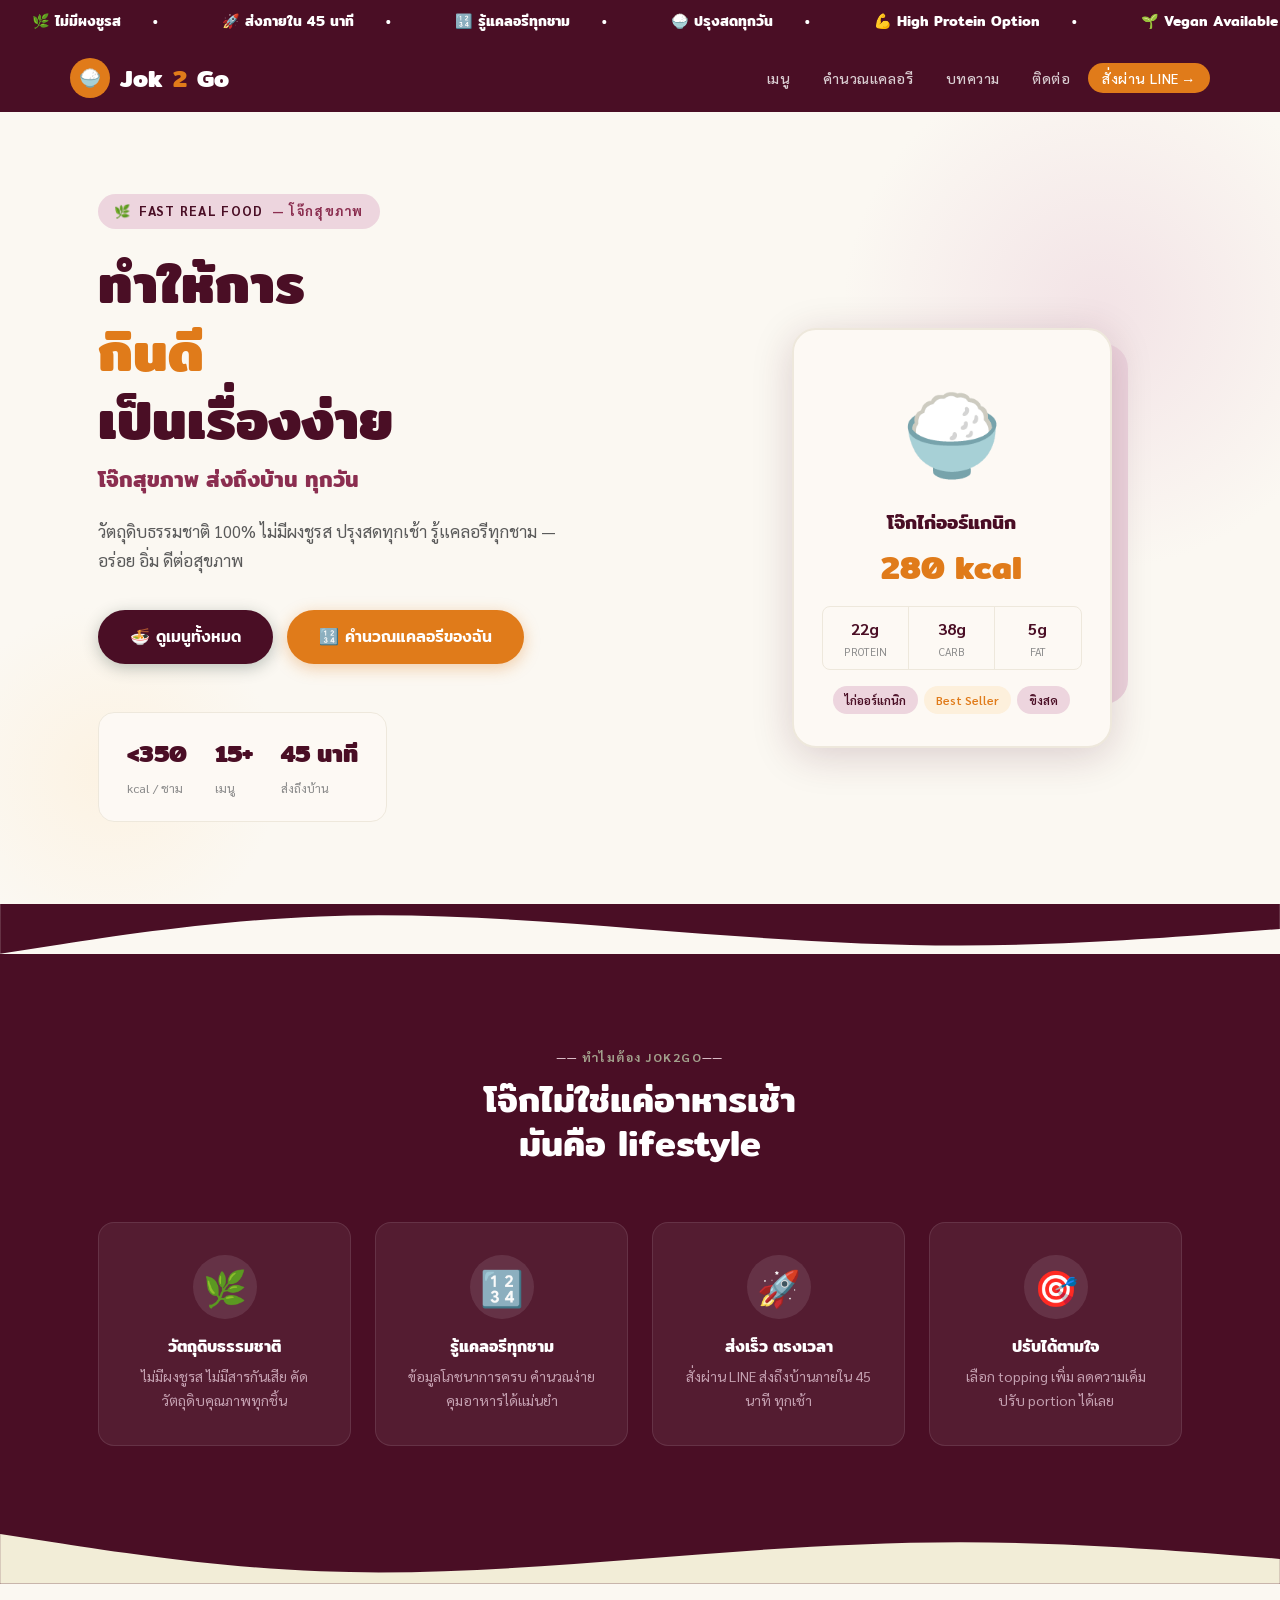
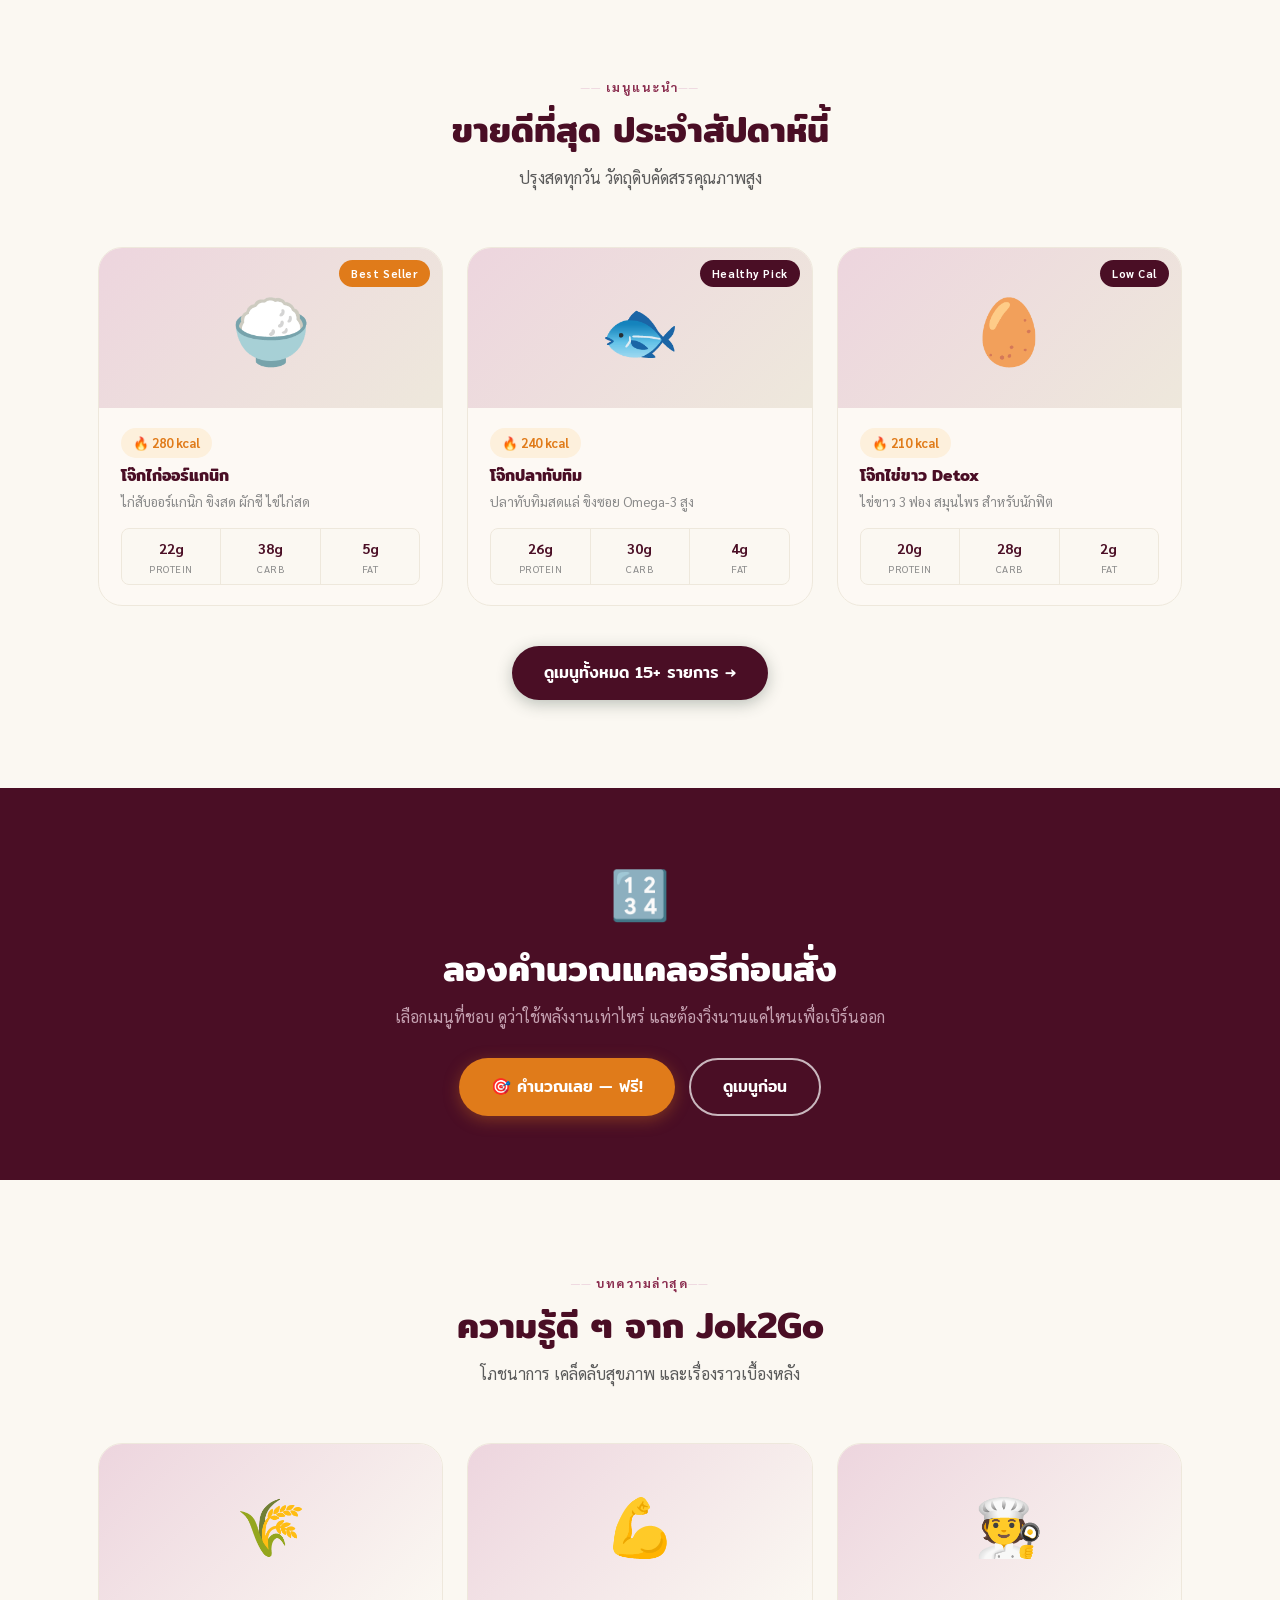
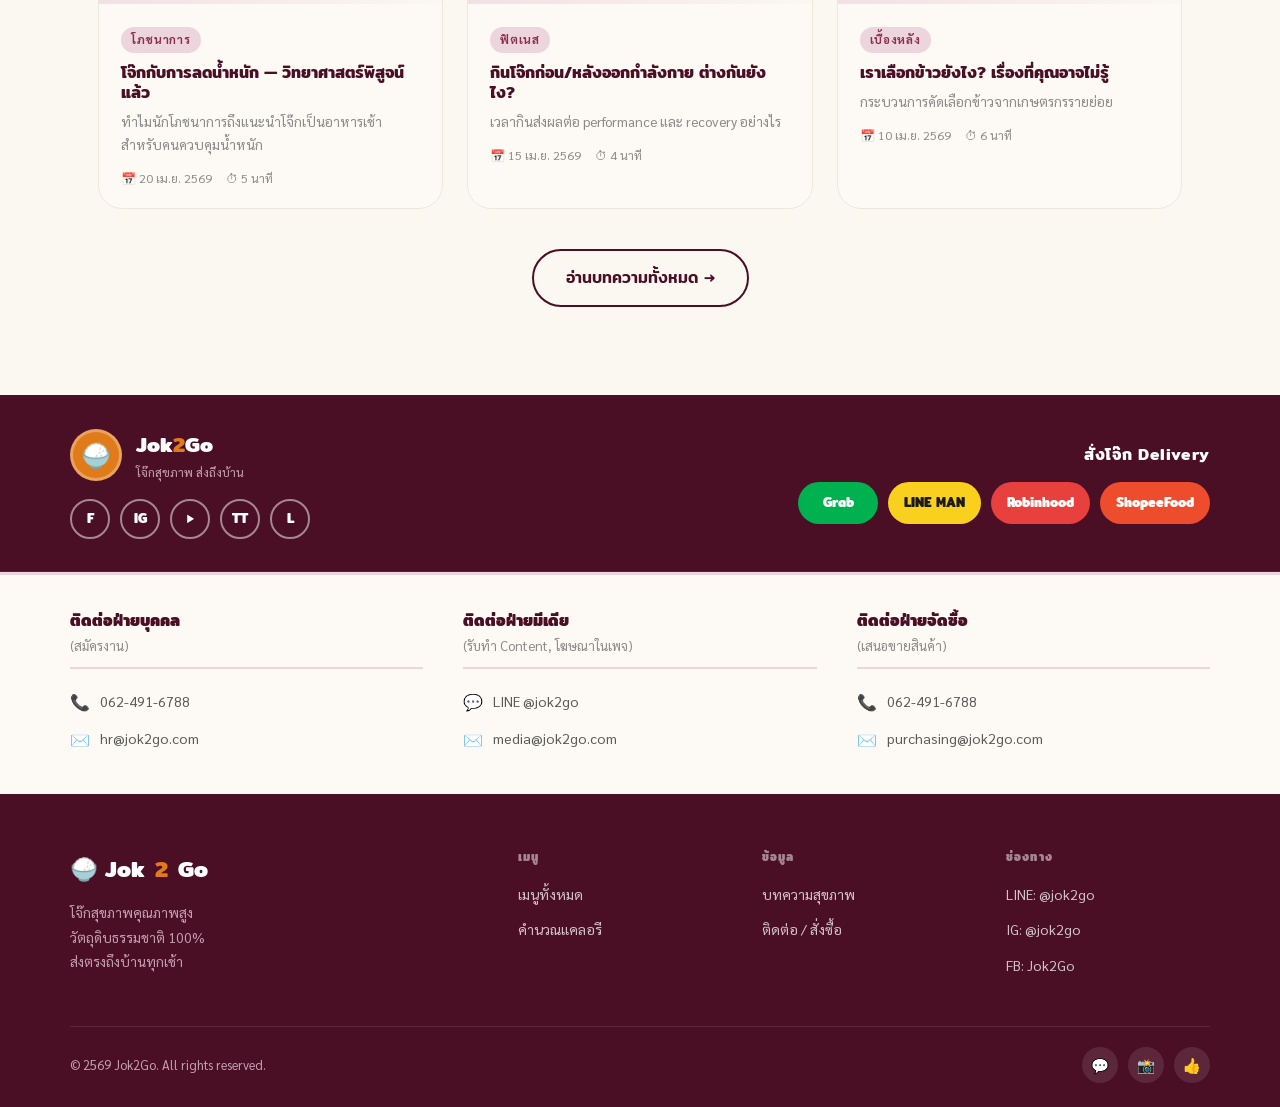
==== commit ac2dc654: "Add files via upload" ====
--- a/index.html
+++ b/index.html
@@ -41,7 +41,7 @@
       <li><a href="contact.html">ติดต่อ</a></li>
       <li><a href="contact.html" class="nav-cta">สั่งผ่าน LINE →</a></li>
     </ul>
-    <button class="nav-toggle">☰</button>
+    <button class="nav-toggle" id="navToggle">☰</button>
   </div>
 </nav>
 
@@ -88,7 +88,7 @@
 
 <!-- WAVE -->
 <svg class="wave-divider" viewBox="0 0 1440 56" fill="none" xmlns="http://www.w3.org/2000/svg">
-  <path d="M0 56L60 46.7C120 37.3 240 18.7 360 14C480 9.3 600 18.7 720 28C840 37.3 960 46.7 1080 46.7C1200 46.7 1320 37.3 1380 32.7L1440 28V0H1380C1320 0 1200 0 1080 0C960 0 840 0 720 0C600 0 480 0 360 0C240 0 120 0 60 0H0V56Z" fill="#2C3F35"/>
+  <path d="M0 56L60 46.7C120 37.3 240 18.7 360 14C480 9.3 600 18.7 720 28C840 37.3 960 46.7 1080 46.7C1200 46.7 1320 37.3 1380 32.7L1440 28V0H1380C1320 0 1200 0 1080 0C960 0 840 0 720 0C600 0 480 0 360 0C240 0 120 0 60 0H0V56Z" fill="#4A0E25"/>
 </svg>
 
 <!-- WHY -->
@@ -108,7 +108,7 @@
 </section>
 
 <!-- WAVE bottom of dark section -->
-<svg class="wave-divider" viewBox="0 0 1440 56" fill="none" xmlns="http://www.w3.org/2000/svg" style="background:#2C3F35">
+<svg class="wave-divider" viewBox="0 0 1440 56" fill="none" xmlns="http://www.w3.org/2000/svg" style="background:#4A0E25">
   <path d="M0 0L60 9.3C120 18.7 240 37.3 360 42C480 46.7 600 37.3 720 28C840 18.7 960 9.3 1080 9.3C1200 9.3 1320 18.7 1380 23.3L1440 28V56H1380C1320 56 1200 56 1080 56C960 56 840 56 720 56C600 56 480 56 360 56C240 56 120 56 60 56H0V0Z" fill="#F2EDD7"/>
 </svg>
 
--- a/css/style.css
+++ b/css/style.css
@@ -500,7 +500,7 @@
 
 /* ══ Scrolling ticker ══ */
 .ticker-wrap {
-  background: var(--orange); padding: 10px 0; overflow: hidden;
+  background: var(--wine-deep); padding: 10px 0; overflow: hidden;
 }
 .ticker-track {
   display: flex; gap: 0; white-space: nowrap;
